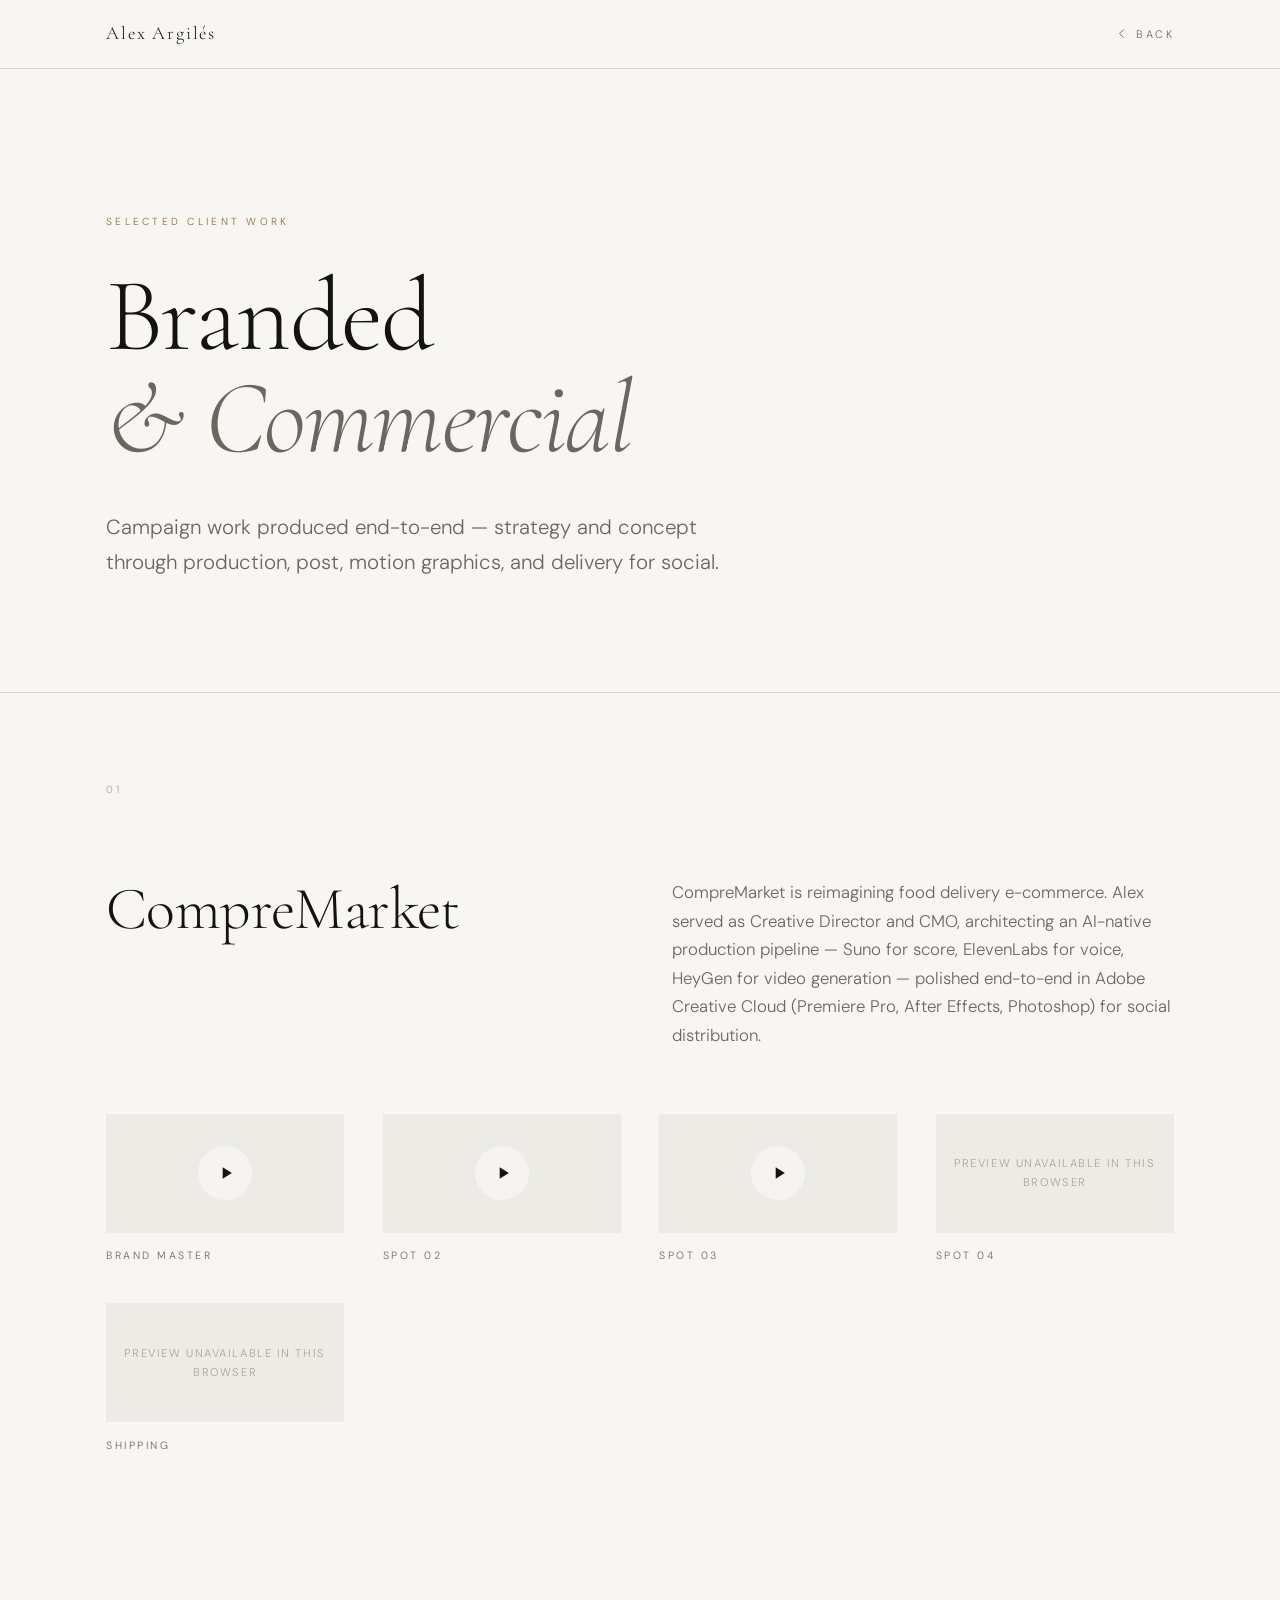
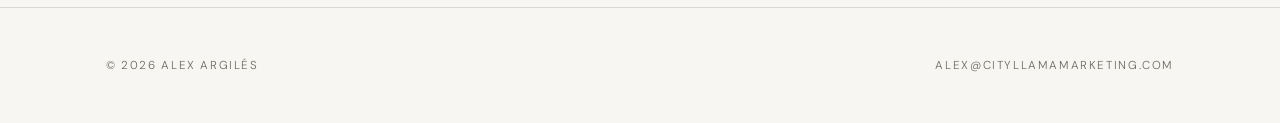
==== branded.html @ 6623ecff "Add password-gated /branded section for client work - Edge middleware gates /branded and /branded.ht" ====
<!DOCTYPE html>
<html lang="en">
<head>
  <meta charset="UTF-8" />
  <meta name="viewport" content="width=device-width, initial-scale=1.0" />
  <title>Branded &amp; Client Work — Alex Argilés</title>
  <meta name="description" content="Client and branded content produced by Alex Argilés." />
  <meta name="robots" content="noindex, nofollow" />

  <link rel="icon" type="image/png" href="/images/favicon.png" />
  <link rel="apple-touch-icon" href="/images/favicon.png" />

  <link rel="preconnect" href="https://fonts.googleapis.com" />
  <link rel="preconnect" href="https://fonts.gstatic.com" crossorigin />
  <link
    href="https://fonts.googleapis.com/css2?family=Cormorant+Garamond:ital,wght@0,300;0,400;0,500;1,300;1,400&family=DM+Sans:opsz,wght@9..40,300;9..40,400;9..40,500&display=swap"
    rel="stylesheet"
  />

  <link rel="stylesheet" href="/css/branded.css" />
</head>
<body>

  <!-- Fades out on load so the hand-off from the gate reads as one motion -->
  <div class="page-wipe" id="page-wipe" aria-hidden="true"></div>

  <header class="bheader">
    <div class="bcontainer bheader__inner">
      <a href="/" class="bheader__logo">Alex Argilés</a>
      <a href="/" class="bheader__back">
        <svg width="15" height="15" viewBox="0 0 24 24" fill="none" stroke="currentColor" stroke-width="1.5" stroke-linecap="round" stroke-linejoin="round" aria-hidden="true">
          <polyline points="15 18 9 12 15 6"/>
        </svg>
        Back
      </a>
    </div>
  </header>

  <main>

    <!-- ============================================================
         PAGE INTRO
    ============================================================ -->
    <section class="bintro">
      <div class="bcontainer">
        <p class="beyebrow">Selected Client Work</p>
        <h1 class="btitle">Branded<br /><em>&amp; Commercial</em></h1>
        <p class="blede">
          Campaign work produced end-to-end — strategy and concept through
          production, post, motion graphics, and delivery for social.
        </p>
      </div>
    </section>

    <!-- ============================================================
         CLIENT BLOCKS

         To add another client, copy one <section class="client">
         block and change the name, description, and .vid items.
         Nothing else needs to be touched — the layout, video
         behaviour, and reveal animation all bind by class.

         Give the first video in a block class "vid vid--lead" to
         run it full width; every other item sits in the grid.
    ============================================================ -->

    <!-- ---------- CompreMarket ---------- -->
    <section class="client" id="client-compremarket">
      <div class="bcontainer">

        <header class="client__head">
          <p class="client__index">01</p>
          <h2 class="client__name">CompreMarket</h2>
          <p class="client__desc">
            CompreMarket is reimagining food delivery e-commerce. Alex served as
            Creative Director and CMO, architecting an AI-native production
            pipeline — Suno for score, ElevenLabs for voice, HeyGen for video
            generation — polished end-to-end in Adobe Creative Cloud (Premiere
            Pro, After Effects, Photoshop) for social distribution.
          </p>
        </header>

        <ul class="client__grid" role="list">

          <li class="vid">
            <div class="vid__frame">
              <video
                class="vid__media"
                src="https://alexargiles-videos-portfolio.b-cdn.net/comprematket_master_05.mp4"
                muted loop playsinline preload="metadata"
              ></video>
              <button class="vid__play" type="button" aria-label="Play Brand Master">
                <svg width="20" height="20" viewBox="0 0 24 24" fill="currentColor" aria-hidden="true">
                  <path d="M8 5v14l11-7z"/>
                </svg>
              </button>
            </div>
            <p class="vid__label">Brand Master</p>
          </li>

          <li class="vid">
            <div class="vid__frame">
              <video
                class="vid__media"
                src="https://alexargiles-videos-portfolio.b-cdn.net/comprematket_spot_02.mp4"
                muted loop playsinline preload="metadata"
              ></video>
              <button class="vid__play" type="button" aria-label="Play Spot 02">
                <svg width="20" height="20" viewBox="0 0 24 24" fill="currentColor" aria-hidden="true">
                  <path d="M8 5v14l11-7z"/>
                </svg>
              </button>
            </div>
            <p class="vid__label">Spot 02</p>
          </li>

          <li class="vid">
            <div class="vid__frame">
              <video
                class="vid__media"
                src="https://alexargiles-videos-portfolio.b-cdn.net/comprematket_spot_03.mov.mov"
                muted loop playsinline preload="metadata"
              ></video>
              <button class="vid__play" type="button" aria-label="Play Spot 03">
                <svg width="20" height="20" viewBox="0 0 24 24" fill="currentColor" aria-hidden="true">
                  <path d="M8 5v14l11-7z"/>
                </svg>
              </button>
            </div>
            <p class="vid__label">Spot 03</p>
          </li>

          <li class="vid">
            <div class="vid__frame">
              <video
                class="vid__media"
                src="https://alexargiles-videos-portfolio.b-cdn.net/comprematket_spot_04.mp4"
                muted loop playsinline preload="metadata"
              ></video>
              <button class="vid__play" type="button" aria-label="Play Spot 04">
                <svg width="20" height="20" viewBox="0 0 24 24" fill="currentColor" aria-hidden="true">
                  <path d="M8 5v14l11-7z"/>
                </svg>
              </button>
            </div>
            <p class="vid__label">Spot 04</p>
          </li>

          <li class="vid">
            <div class="vid__frame">
              <video
                class="vid__media"
                src="https://alexargiles-videos-portfolio.b-cdn.net/comprematket_shipping_01.mov"
                muted loop playsinline preload="metadata"
              ></video>
              <button class="vid__play" type="button" aria-label="Play Shipping">
                <svg width="20" height="20" viewBox="0 0 24 24" fill="currentColor" aria-hidden="true">
                  <path d="M8 5v14l11-7z"/>
                </svg>
              </button>
            </div>
            <p class="vid__label">Shipping</p>
          </li>

        </ul>
      </div>
    </section>

  </main>

  <footer class="bfooter">
    <div class="bcontainer bfooter__inner">
      <p>&copy; <span id="footer-year">2026</span> Alex Argilés</p>
      <p><a href="mailto:alex@cityllamamarketing.com">alex@cityllamamarketing.com</a></p>
    </div>
  </footer>

  <script src="/js/branded.js"></script>
</body>
</html>
---- css/branded.css ----
/* ============================================================
   BRANDED / CLIENT WORK — light editorial layout
   Deliberately the inverse of the homepage: near-white ground,
   generous whitespace, type doing the work.
============================================================ */

:root {
  --b-bg:       #f7f6f3;
  --b-surface:  #ecebe6;
  --b-ink:      #14130f;
  --b-muted:    #6b675f;
  --b-faint:    #a8a49b;
  --b-rule:     rgba(20, 19, 15, 0.13);
  --b-accent:   #8a6d34;

  --b-serif: 'Cormorant Garamond', Georgia, serif;
  --b-sans:  'DM Sans', system-ui, -apple-system, sans-serif;

  --b-ease: cubic-bezier(0.16, 1, 0.3, 1);

  --b-pad: clamp(1.25rem, 5vw, 3.5rem);
}

*, *::before, *::after { box-sizing: border-box; margin: 0; padding: 0; }

html { -webkit-text-size-adjust: 100%; scroll-behavior: smooth; }

body {
  background: var(--b-bg);
  color: var(--b-ink);
  font-family: var(--b-sans);
  font-weight: 300;
  font-size: clamp(1rem, 0.96rem + 0.2vw, 1.05rem);
  line-height: 1.7;
  overflow-x: hidden;
  -webkit-font-smoothing: antialiased;
}

img, video { display: block; max-width: 100%; }

a { color: inherit; }

.bcontainer {
  width: 100%;
  max-width: 1180px;
  margin-inline: auto;
  padding-inline: var(--b-pad);
}

/* ------------------------------------------------------------
   ENTRY WIPE — matches the gate's hand-off panel
------------------------------------------------------------ */
.page-wipe {
  position: fixed;
  inset: 0;
  z-index: 90;
  background: var(--b-bg);
  pointer-events: none;
  opacity: 1;
  transition: opacity 0.7s var(--b-ease);
}

.page-wipe.is-clear { opacity: 0; }

/* ------------------------------------------------------------
   HEADER
------------------------------------------------------------ */
.bheader {
  position: sticky;
  top: 0;
  z-index: 50;
  background: rgba(247, 246, 243, 0.86);
  backdrop-filter: blur(12px);
  -webkit-backdrop-filter: blur(12px);
  border-bottom: 1px solid var(--b-rule);
}

.bheader__inner {
  display: flex;
  align-items: center;
  justify-content: space-between;
  min-height: 68px;
}

.bheader__logo {
  font-family: var(--b-serif);
  font-size: 1.15rem;
  letter-spacing: 0.1em;
  text-decoration: none;
}

.bheader__back {
  display: inline-flex;
  align-items: center;
  gap: 0.45rem;
  font-size: 0.68rem;
  letter-spacing: 0.22em;
  text-transform: uppercase;
  color: var(--b-muted);
  text-decoration: none;
  transition: color 0.3s var(--b-ease);
}

.bheader__back:hover { color: var(--b-ink); }
.bheader__back svg { transition: transform 0.3s var(--b-ease); }
.bheader__back:hover svg { transform: translateX(-3px); }

/* ------------------------------------------------------------
   INTRO
------------------------------------------------------------ */
.bintro {
  padding-top: clamp(4.5rem, 12vw, 9rem);
  padding-bottom: clamp(3.5rem, 9vw, 7rem);
}

.beyebrow {
  font-size: 0.64rem;
  letter-spacing: 0.32em;
  text-transform: uppercase;
  color: var(--b-accent);
  margin-bottom: clamp(1.5rem, 4vw, 2.25rem);
}

.btitle {
  font-family: var(--b-serif);
  font-weight: 300;
  font-size: clamp(3rem, 9vw, 6.5rem);
  line-height: 0.98;
  letter-spacing: -0.015em;
  margin-bottom: clamp(1.75rem, 4vw, 2.5rem);
}

.btitle em { font-style: italic; color: var(--b-muted); }

.blede {
  max-width: 46ch;
  font-size: clamp(1.05rem, 1rem + 0.35vw, 1.28rem);
  color: var(--b-muted);
}

/* ------------------------------------------------------------
   CLIENT BLOCK
------------------------------------------------------------ */
.client {
  padding-block: clamp(3rem, 7vw, 5.5rem);
  border-top: 1px solid var(--b-rule);
}

.client__head {
  display: grid;
  grid-template-columns: 1fr 1fr;
  gap: clamp(1.75rem, 5vw, 4rem);
  align-items: start;
  margin-bottom: clamp(2.5rem, 6vw, 4rem);
}

.client__index {
  grid-column: 1 / -1;
  font-size: 0.64rem;
  letter-spacing: 0.3em;
  color: var(--b-faint);
  margin-bottom: clamp(0.5rem, 2vw, 1rem);
}

.client__name {
  font-family: var(--b-serif);
  font-weight: 300;
  font-size: clamp(2.25rem, 5.5vw, 3.75rem);
  line-height: 1.05;
  letter-spacing: -0.01em;
}

.client__desc {
  color: var(--b-muted);
  max-width: 56ch;
}

/* ------------------------------------------------------------
   VIDEO GRID
   Items size to each video's own aspect ratio, so vertical
   social cuts and landscape masters can sit side by side.
------------------------------------------------------------ */
.client__grid {
  display: grid;
  grid-template-columns: repeat(auto-fill, minmax(215px, 1fr));
  gap: clamp(1.25rem, 3vw, 2.5rem);
  align-items: start;
  list-style: none;
}

.vid {
  opacity: 0;
  transform: translateY(18px);
  transition: opacity 0.8s var(--b-ease), transform 0.8s var(--b-ease);
}

.vid.is-in { opacity: 1; transform: none; }

/* Optional emphasis for a landscape hero cut. Not used by
   CompreMarket — every clip there is vertical, and spanning a
   portrait video across the grid makes it absurdly tall. */
.vid--lead { grid-column: span 2; }

.vid__frame {
  position: relative;
  background: var(--b-surface);
  overflow: hidden;
  cursor: pointer;
}

.vid__media {
  width: 100%;
  height: auto;
  transition: transform 0.9s var(--b-ease);
}

.vid__frame:hover .vid__media { transform: scale(1.02); }

/* Play affordance — hides once the clip is running with sound */
.vid__play {
  position: absolute;
  left: 50%;
  top: 50%;
  transform: translate(-50%, -50%);
  width: 54px;
  height: 54px;
  display: grid;
  place-items: center;
  border: 0;
  border-radius: 50%;
  background: rgba(247, 246, 243, 0.9);
  color: var(--b-ink);
  cursor: pointer;
  transition: opacity 0.4s var(--b-ease), transform 0.4s var(--b-ease);
}

.vid__play svg { margin-left: 2px; }

.vid__frame:hover .vid__play { transform: translate(-50%, -50%) scale(1.06); }

.vid__frame.is-playing .vid__play {
  opacity: 0;
  pointer-events: none;
}

.vid__label {
  margin-top: 0.9rem;
  font-size: 0.66rem;
  letter-spacing: 0.24em;
  text-transform: uppercase;
  color: var(--b-muted);
}

/* Fallback note shown only if a source fails to decode */
.vid__frame.is-unsupported::after {
  content: 'Preview unavailable in this browser';
  position: absolute;
  inset: 0;
  display: grid;
  place-items: center;
  padding: 1rem;
  text-align: center;
  background: var(--b-surface);
  color: var(--b-faint);
  font-size: 0.7rem;
  letter-spacing: 0.14em;
  text-transform: uppercase;
}

/* ------------------------------------------------------------
   FOOTER
------------------------------------------------------------ */
.bfooter {
  border-top: 1px solid var(--b-rule);
  padding-block: clamp(2rem, 5vw, 3rem);
  margin-top: clamp(2rem, 6vw, 4rem);
}

.bfooter__inner {
  display: flex;
  align-items: center;
  justify-content: space-between;
  gap: 1rem;
  flex-wrap: wrap;
  font-size: 0.72rem;
  letter-spacing: 0.14em;
  text-transform: uppercase;
  color: var(--b-muted);
}

.bfooter a { text-decoration: none; transition: color 0.3s var(--b-ease); }
.bfooter a:hover { color: var(--b-ink); }

/* ------------------------------------------------------------
   RESPONSIVE
------------------------------------------------------------ */
@media (max-width: 780px) {
  .client__head { grid-template-columns: 1fr; gap: 1.25rem; }
}

/* Two columns on phones — a single full-width portrait clip
   would run ~700px tall. */
@media (max-width: 560px) {
  .client__grid {
    grid-template-columns: repeat(2, 1fr);
    gap: 1rem;
  }
  .vid--lead { grid-column: span 2; }
  .vid__label { font-size: 0.6rem; letter-spacing: 0.18em; }
}

@media (prefers-reduced-motion: reduce) {
  .vid { opacity: 1; transform: none; transition: none; }
  .vid__media { transition: none; }
  .page-wipe { transition: none; opacity: 0; }
}
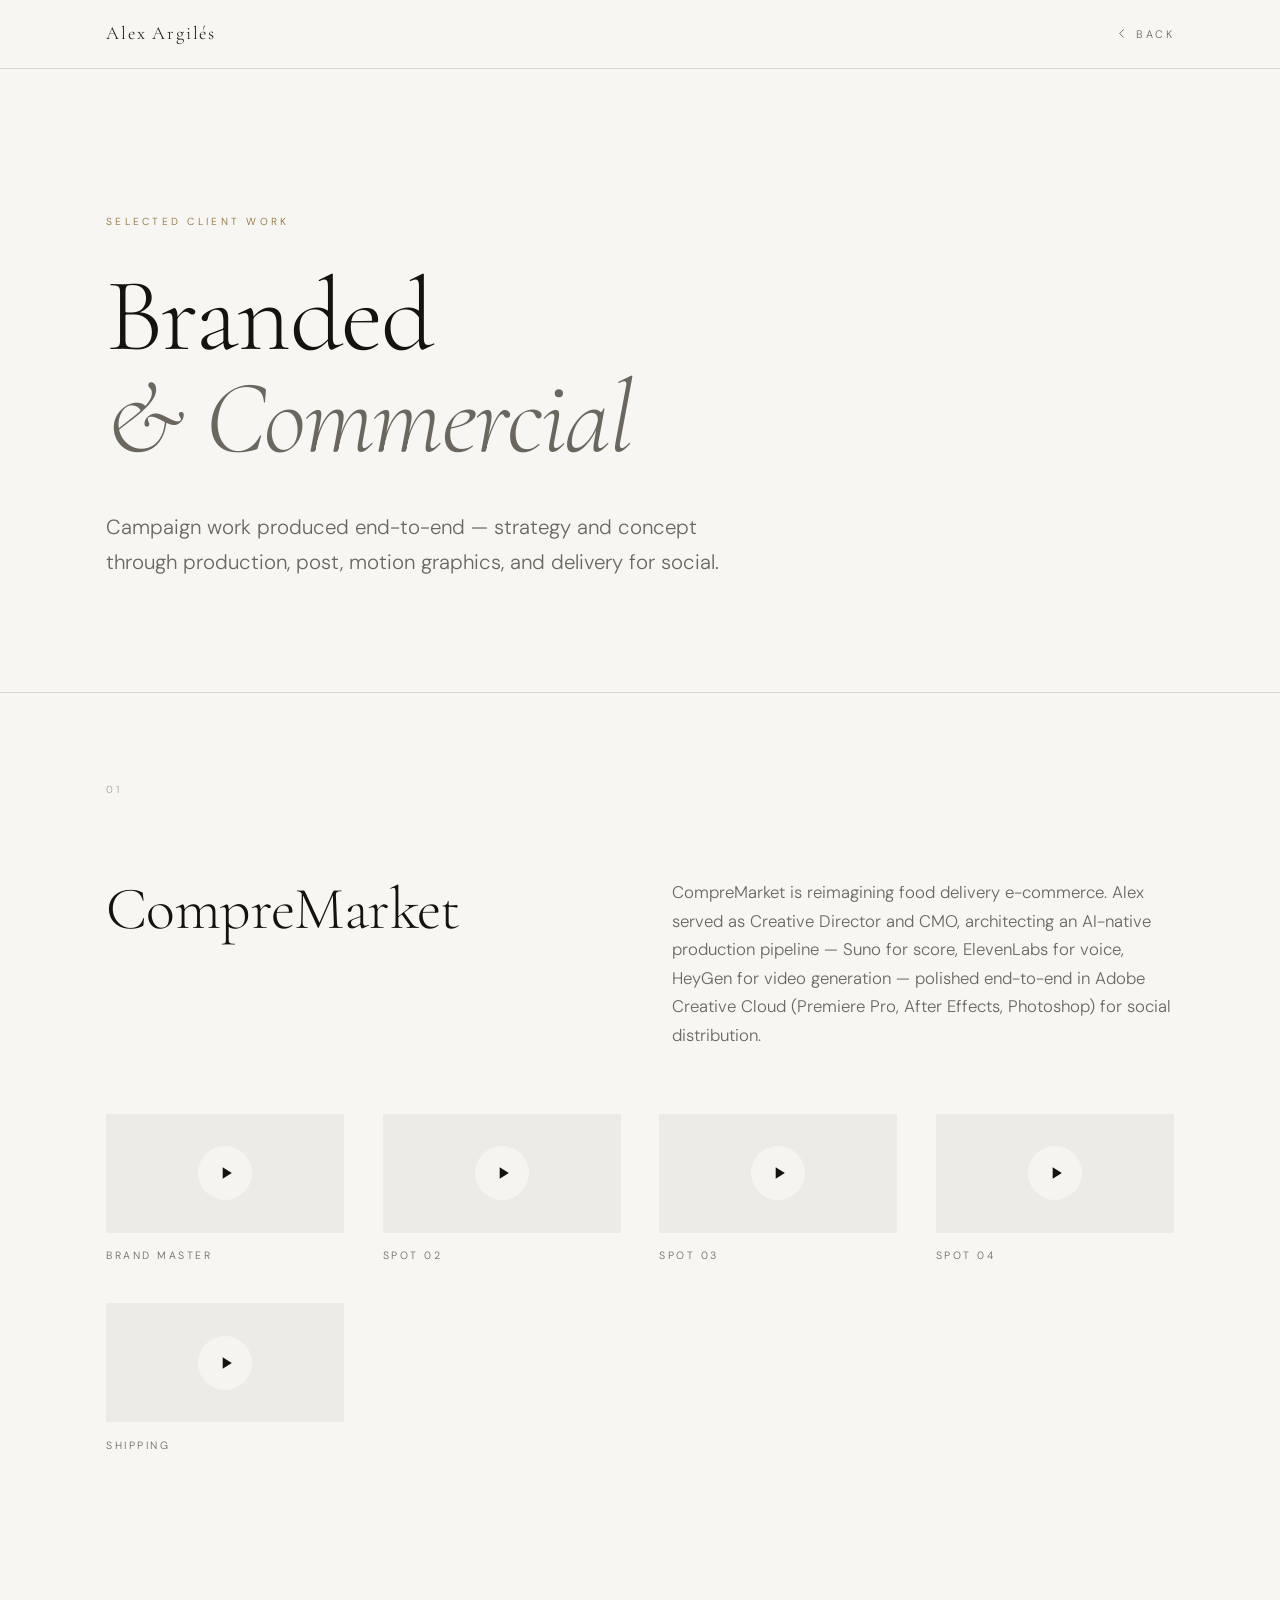
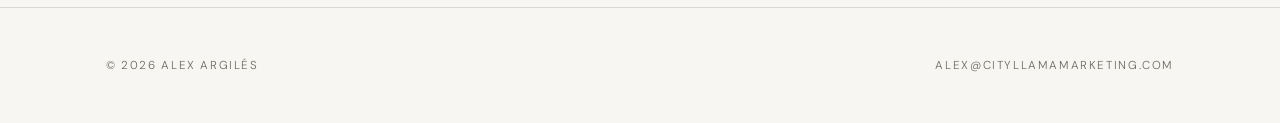
==== commit 307db2d7: "Point CompreMarket clips at BRANDED_COMPREMARKET folder All five re-exported as .mp4, so the QuickTi" ====
--- a/branded.html
+++ b/branded.html
@@ -86,7 +86,7 @@
             <div class="vid__frame">
               <video
                 class="vid__media"
-                src="https://alexargiles-videos-portfolio.b-cdn.net/comprematket_master_05.mp4"
+                src="https://alexargiles-videos-portfolio.b-cdn.net/BRANDED_COMPREMARKET/comprematket_master_05.mp4"
                 muted loop playsinline preload="metadata"
               ></video>
               <button class="vid__play" type="button" aria-label="Play Brand Master">
@@ -102,7 +102,7 @@
             <div class="vid__frame">
               <video
                 class="vid__media"
-                src="https://alexargiles-videos-portfolio.b-cdn.net/comprematket_spot_02.mp4"
+                src="https://alexargiles-videos-portfolio.b-cdn.net/BRANDED_COMPREMARKET/comprematket_spot_02.mp4"
                 muted loop playsinline preload="metadata"
               ></video>
               <button class="vid__play" type="button" aria-label="Play Spot 02">
@@ -118,7 +118,7 @@
             <div class="vid__frame">
               <video
                 class="vid__media"
-                src="https://alexargiles-videos-portfolio.b-cdn.net/comprematket_spot_03.mov.mov"
+                src="https://alexargiles-videos-portfolio.b-cdn.net/BRANDED_COMPREMARKET/comprematket_spot_03.mp4"
                 muted loop playsinline preload="metadata"
               ></video>
               <button class="vid__play" type="button" aria-label="Play Spot 03">
@@ -134,7 +134,7 @@
             <div class="vid__frame">
               <video
                 class="vid__media"
-                src="https://alexargiles-videos-portfolio.b-cdn.net/comprematket_spot_04.mp4"
+                src="https://alexargiles-videos-portfolio.b-cdn.net/BRANDED_COMPREMARKET/comprematket_spot_04.mp4"
                 muted loop playsinline preload="metadata"
               ></video>
               <button class="vid__play" type="button" aria-label="Play Spot 04">
@@ -150,7 +150,7 @@
             <div class="vid__frame">
               <video
                 class="vid__media"
-                src="https://alexargiles-videos-portfolio.b-cdn.net/comprematket_shipping_01.mov"
+                src="https://alexargiles-videos-portfolio.b-cdn.net/BRANDED_COMPREMARKET/comprematket_shipping_01.mp4"
                 muted loop playsinline preload="metadata"
               ></video>
               <button class="vid__play" type="button" aria-label="Play Shipping">
--- a/css/branded.css
+++ b/css/branded.css
@@ -251,22 +251,6 @@
   color: var(--b-muted);
 }
 
-/* Fallback note shown only if a source fails to decode */
-.vid__frame.is-unsupported::after {
-  content: 'Preview unavailable in this browser';
-  position: absolute;
-  inset: 0;
-  display: grid;
-  place-items: center;
-  padding: 1rem;
-  text-align: center;
-  background: var(--b-surface);
-  color: var(--b-faint);
-  font-size: 0.7rem;
-  letter-spacing: 0.14em;
-  text-transform: uppercase;
-}
-
 /* ------------------------------------------------------------
    FOOTER
 ------------------------------------------------------------ */
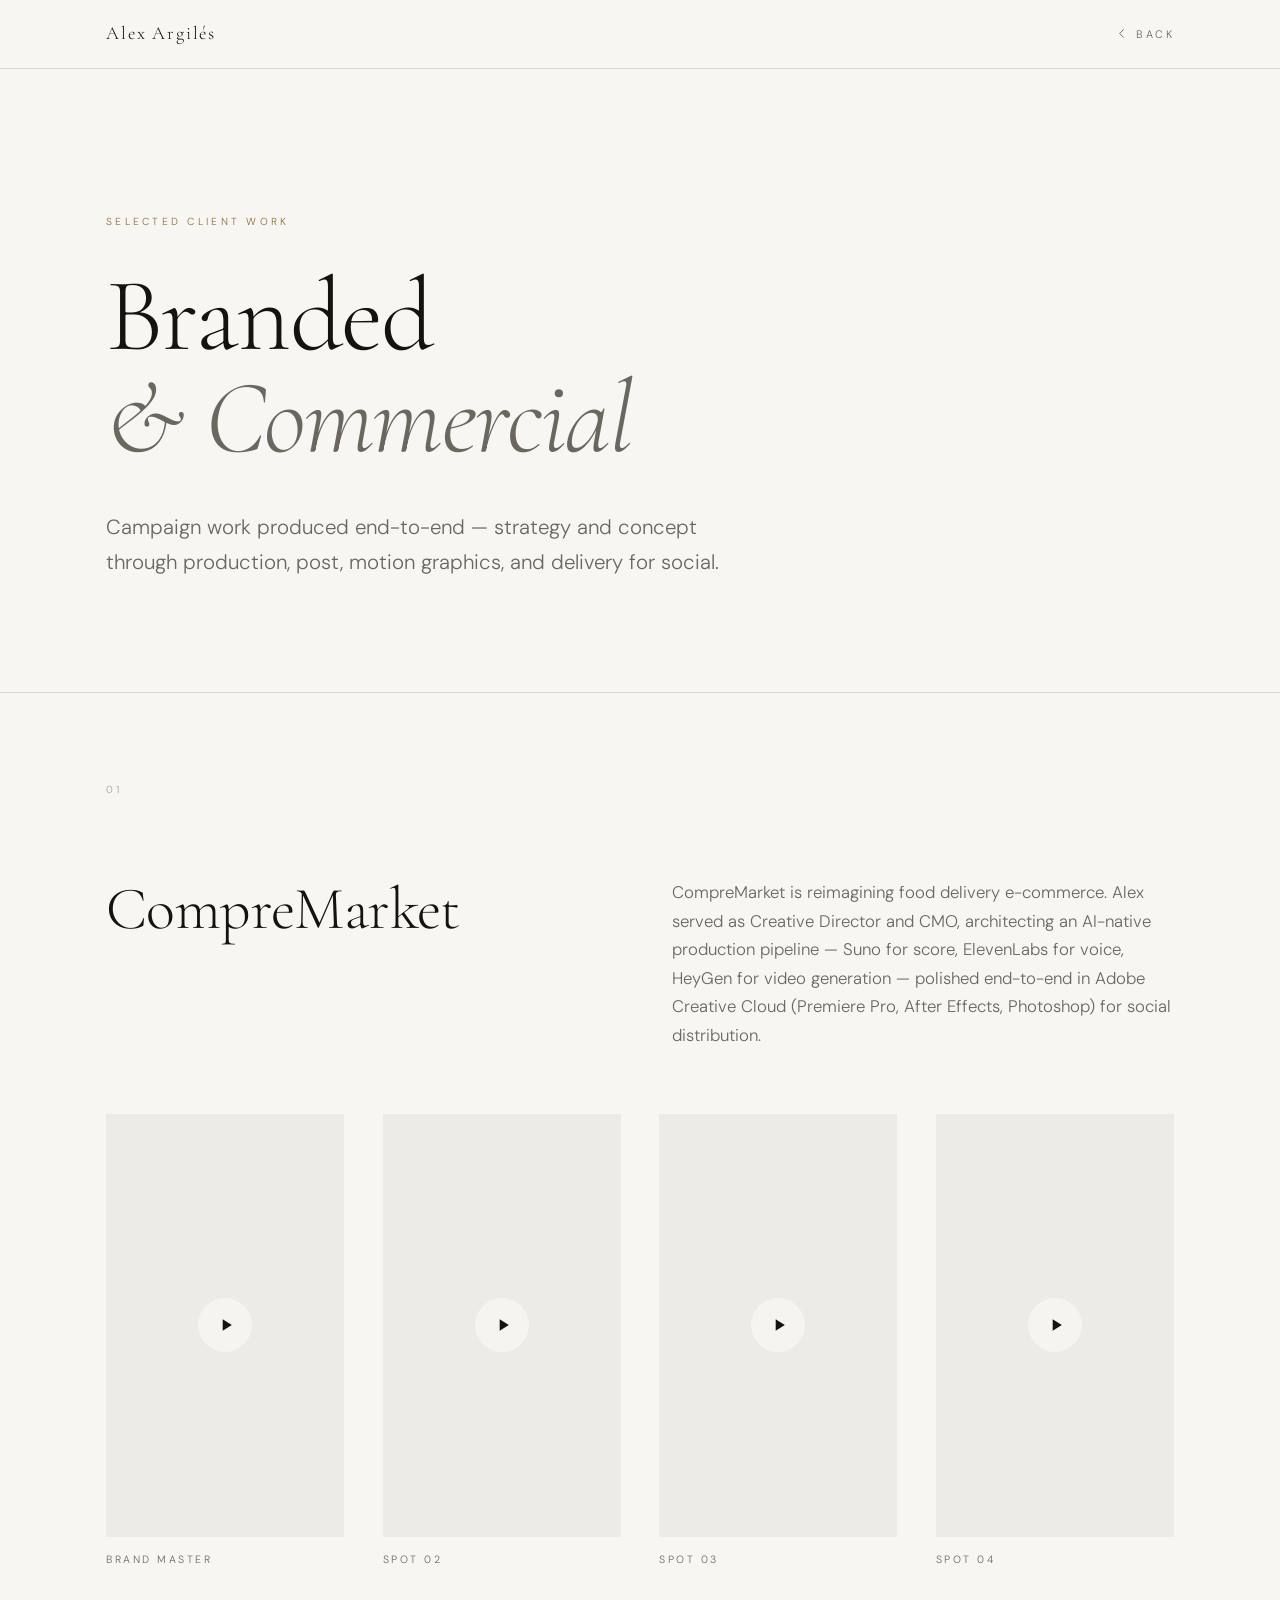
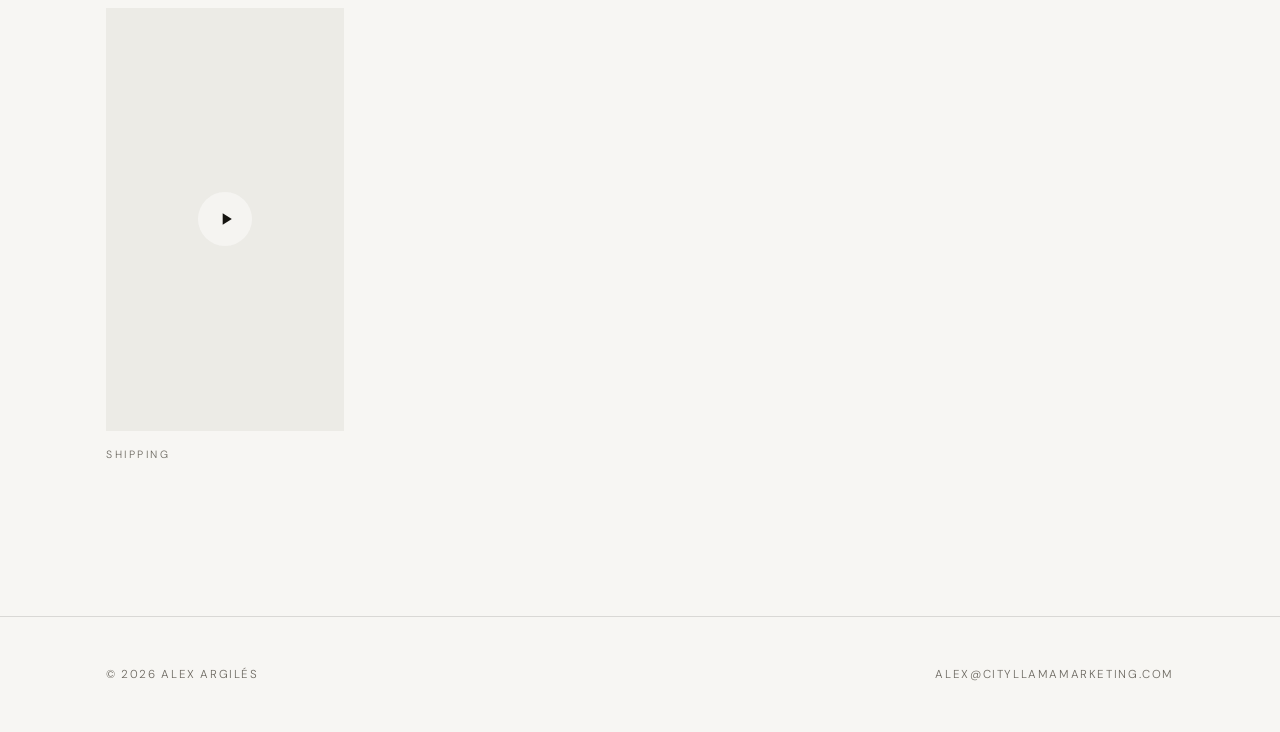
==== commit c6dad651: "Fix Brand Master card sizing + poster frames on /branded - Force every CompreMarket card to the same" ====
--- a/branded.html
+++ b/branded.html
@@ -87,7 +87,7 @@
               <video
                 class="vid__media"
                 src="https://alexargiles-videos-portfolio.b-cdn.net/BRANDED_COMPREMARKET/comprematket_master_05.mp4"
-                muted loop playsinline preload="metadata"
+                muted loop playsinline preload="metadata" data-poster-time="2"
               ></video>
               <button class="vid__play" type="button" aria-label="Play Brand Master">
                 <svg width="20" height="20" viewBox="0 0 24 24" fill="currentColor" aria-hidden="true">
@@ -119,7 +119,7 @@
               <video
                 class="vid__media"
                 src="https://alexargiles-videos-portfolio.b-cdn.net/BRANDED_COMPREMARKET/comprematket_spot_03.mp4"
-                muted loop playsinline preload="metadata"
+                muted loop playsinline preload="metadata" data-poster-time="4.5"
               ></video>
               <button class="vid__play" type="button" aria-label="Play Spot 03">
                 <svg width="20" height="20" viewBox="0 0 24 24" fill="currentColor" aria-hidden="true">
@@ -135,7 +135,7 @@
               <video
                 class="vid__media"
                 src="https://alexargiles-videos-portfolio.b-cdn.net/BRANDED_COMPREMARKET/comprematket_spot_04.mp4"
-                muted loop playsinline preload="metadata"
+                muted loop playsinline preload="metadata" data-poster-time="3.6"
               ></video>
               <button class="vid__play" type="button" aria-label="Play Spot 04">
                 <svg width="20" height="20" viewBox="0 0 24 24" fill="currentColor" aria-hidden="true">
--- a/css/branded.css
+++ b/css/branded.css
@@ -177,8 +177,9 @@
 
 /* ------------------------------------------------------------
    VIDEO GRID
-   Items size to each video's own aspect ratio, so vertical
-   social cuts and landscape masters can sit side by side.
+   Every card is forced to the same 9:16 frame regardless of a
+   given clip's native resolution, so the row reads as one set
+   rather than a jumble of mismatched aspect ratios.
 ------------------------------------------------------------ */
 .client__grid {
   display: grid;
@@ -203,14 +204,18 @@
 
 .vid__frame {
   position: relative;
+  aspect-ratio: 9 / 16;
   background: var(--b-surface);
   overflow: hidden;
   cursor: pointer;
 }
 
 .vid__media {
+  position: absolute;
+  inset: 0;
   width: 100%;
-  height: auto;
+  height: 100%;
+  object-fit: cover;
   transition: transform 0.9s var(--b-ease);
 }
 
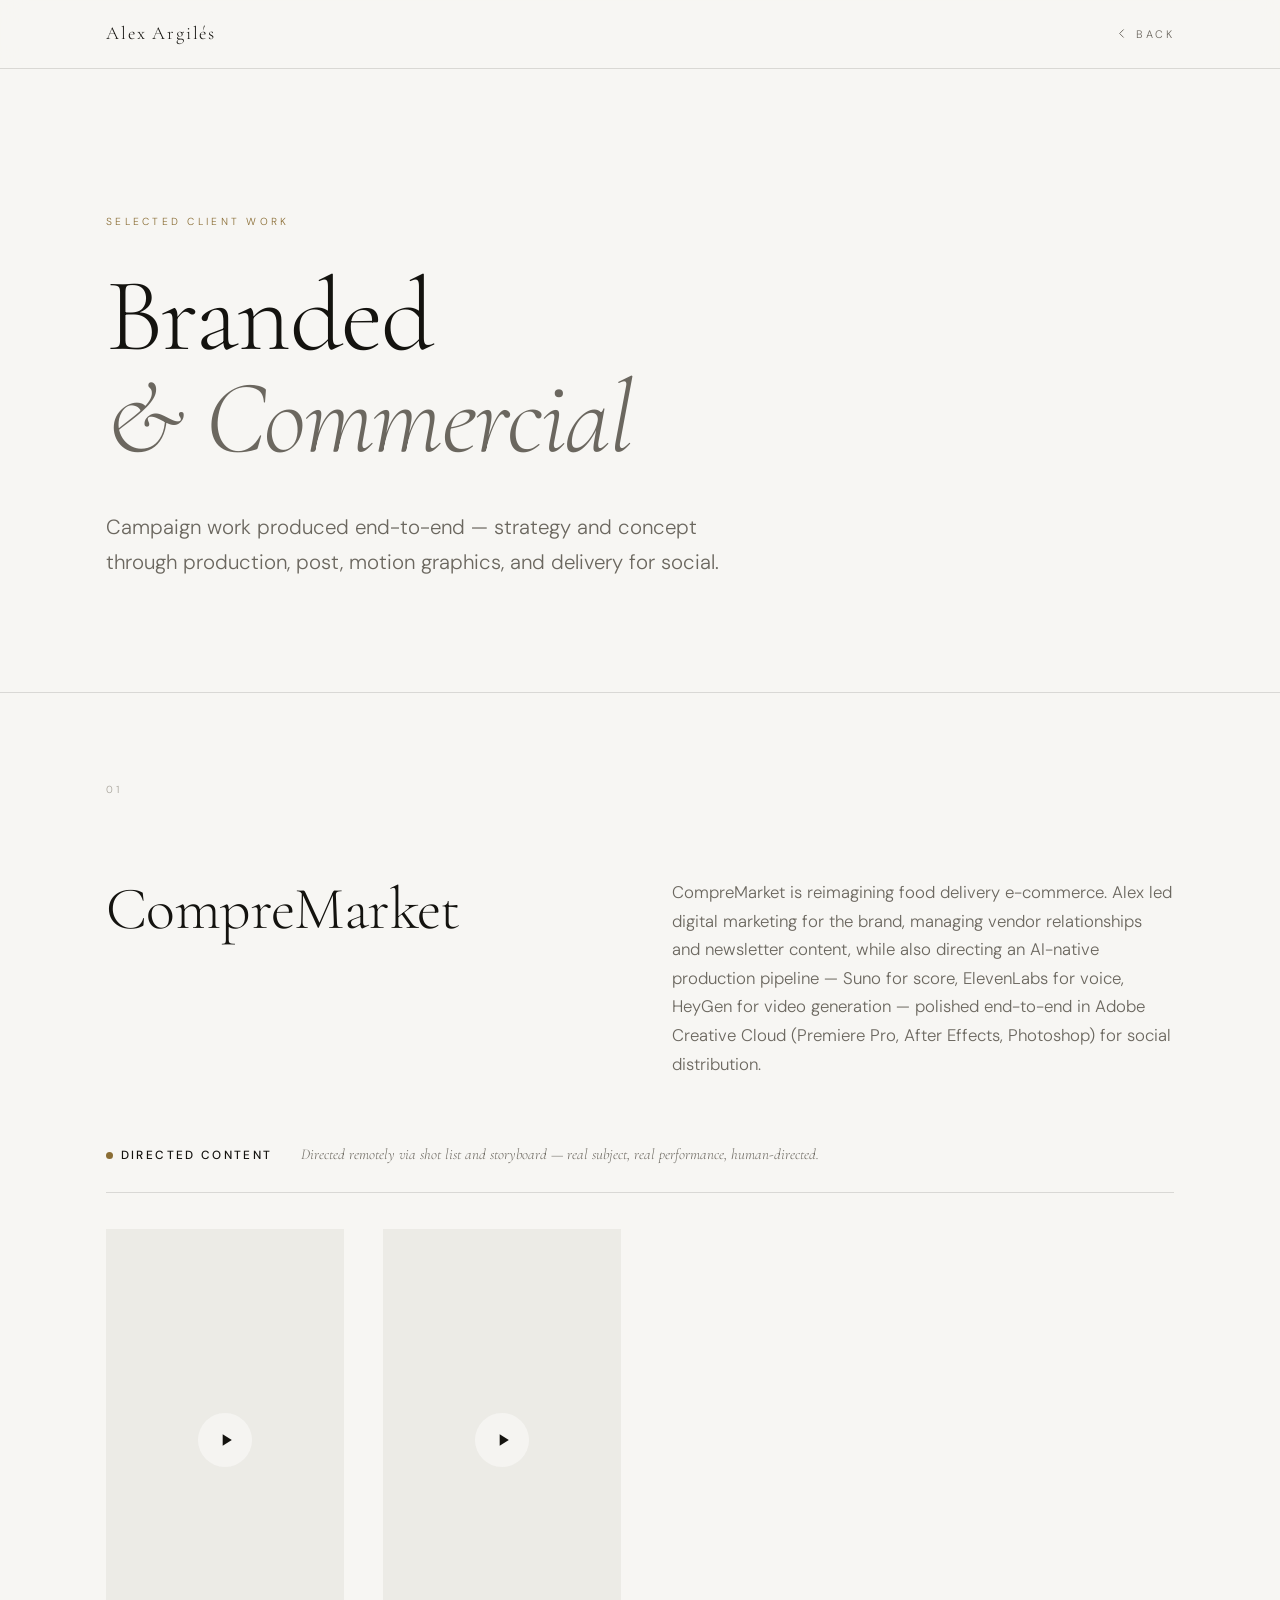
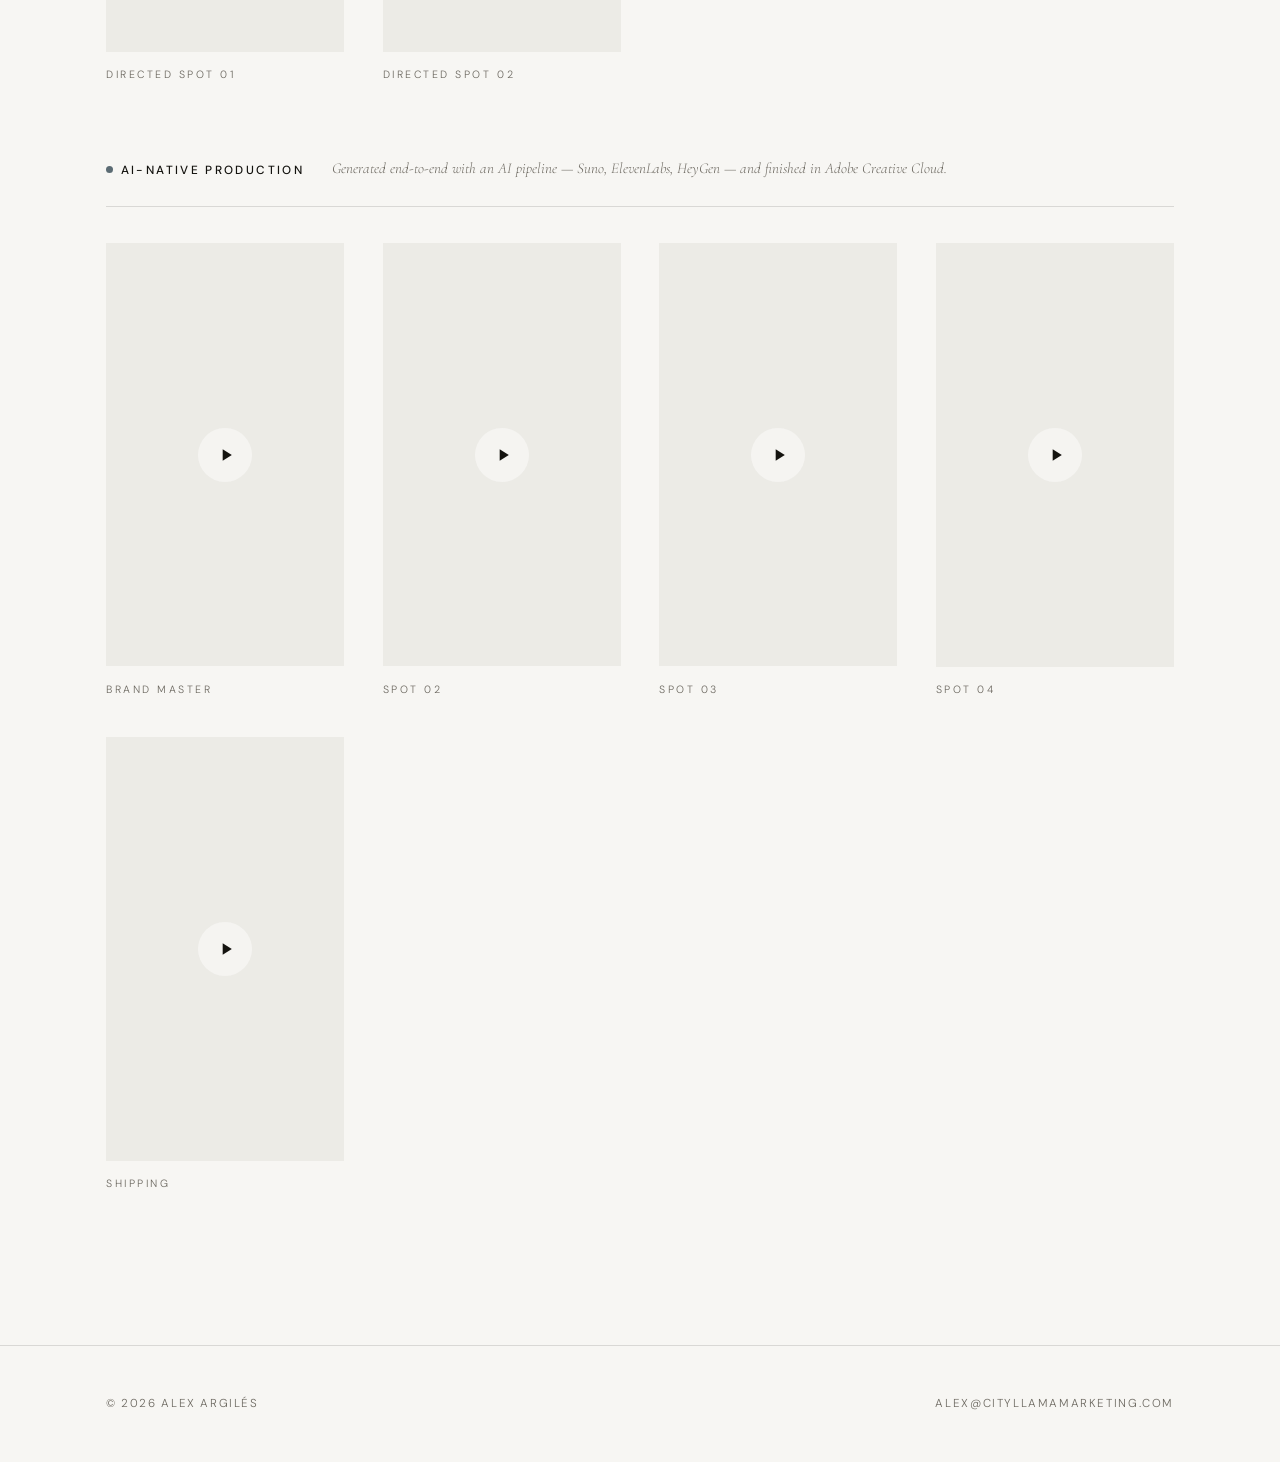
==== commit 5d25ed4c: "CompreMarket: correct role description, split Directed vs AI-Native - Intro paragraph no longer clai" ====
--- a/branded.html
+++ b/branded.html
@@ -62,6 +62,12 @@
 
          Give the first video in a block class "vid vid--lead" to
          run it full width; every other item sits in the grid.
+
+         Within a client, group clips with <div class="client__group">
+         when the production method differs (e.g. human-directed vs.
+         AI-generated) — the group label + caption make the distinction
+         explicit rather than letting different-origin clips blend into
+         one grid.
     ============================================================ -->
 
     <!-- ---------- CompreMarket ---------- -->
@@ -72,97 +78,157 @@
           <p class="client__index">01</p>
           <h2 class="client__name">CompreMarket</h2>
           <p class="client__desc">
-            CompreMarket is reimagining food delivery e-commerce. Alex served as
-            Creative Director and CMO, architecting an AI-native production
-            pipeline — Suno for score, ElevenLabs for voice, HeyGen for video
-            generation — polished end-to-end in Adobe Creative Cloud (Premiere
-            Pro, After Effects, Photoshop) for social distribution.
+            CompreMarket is reimagining food delivery e-commerce. Alex led
+            digital marketing for the brand, managing vendor relationships
+            and newsletter content, while also directing an AI-native
+            production pipeline — Suno for score, ElevenLabs for voice,
+            HeyGen for video generation — polished end-to-end in Adobe
+            Creative Cloud (Premiere Pro, After Effects, Photoshop) for
+            social distribution.
           </p>
         </header>
 
-        <ul class="client__grid" role="list">
-
-          <li class="vid">
-            <div class="vid__frame">
-              <video
-                class="vid__media"
-                src="https://alexargiles-videos-portfolio.b-cdn.net/BRANDED_COMPREMARKET/comprematket_master_05.mp4"
-                muted loop playsinline preload="metadata" data-poster-time="2"
-              ></video>
-              <button class="vid__play" type="button" aria-label="Play Brand Master">
-                <svg width="20" height="20" viewBox="0 0 24 24" fill="currentColor" aria-hidden="true">
-                  <path d="M8 5v14l11-7z"/>
-                </svg>
-              </button>
-            </div>
-            <p class="vid__label">Brand Master</p>
-          </li>
-
-          <li class="vid">
-            <div class="vid__frame">
-              <video
-                class="vid__media"
-                src="https://alexargiles-videos-portfolio.b-cdn.net/BRANDED_COMPREMARKET/comprematket_spot_02.mp4"
-                muted loop playsinline preload="metadata"
-              ></video>
-              <button class="vid__play" type="button" aria-label="Play Spot 02">
-                <svg width="20" height="20" viewBox="0 0 24 24" fill="currentColor" aria-hidden="true">
-                  <path d="M8 5v14l11-7z"/>
-                </svg>
-              </button>
-            </div>
-            <p class="vid__label">Spot 02</p>
-          </li>
-
-          <li class="vid">
-            <div class="vid__frame">
-              <video
-                class="vid__media"
-                src="https://alexargiles-videos-portfolio.b-cdn.net/BRANDED_COMPREMARKET/comprematket_spot_03.mp4"
-                muted loop playsinline preload="metadata" data-poster-time="4.5"
-              ></video>
-              <button class="vid__play" type="button" aria-label="Play Spot 03">
-                <svg width="20" height="20" viewBox="0 0 24 24" fill="currentColor" aria-hidden="true">
-                  <path d="M8 5v14l11-7z"/>
-                </svg>
-              </button>
-            </div>
-            <p class="vid__label">Spot 03</p>
-          </li>
-
-          <li class="vid">
-            <div class="vid__frame">
-              <video
-                class="vid__media"
-                src="https://alexargiles-videos-portfolio.b-cdn.net/BRANDED_COMPREMARKET/comprematket_spot_04.mp4"
-                muted loop playsinline preload="metadata" data-poster-time="3.6"
-              ></video>
-              <button class="vid__play" type="button" aria-label="Play Spot 04">
-                <svg width="20" height="20" viewBox="0 0 24 24" fill="currentColor" aria-hidden="true">
-                  <path d="M8 5v14l11-7z"/>
-                </svg>
-              </button>
-            </div>
-            <p class="vid__label">Spot 04</p>
-          </li>
-
-          <li class="vid">
-            <div class="vid__frame">
-              <video
-                class="vid__media"
-                src="https://alexargiles-videos-portfolio.b-cdn.net/BRANDED_COMPREMARKET/comprematket_shipping_01.mp4"
-                muted loop playsinline preload="metadata"
-              ></video>
-              <button class="vid__play" type="button" aria-label="Play Shipping">
-                <svg width="20" height="20" viewBox="0 0 24 24" fill="currentColor" aria-hidden="true">
-                  <path d="M8 5v14l11-7z"/>
-                </svg>
-              </button>
-            </div>
-            <p class="vid__label">Shipping</p>
-          </li>
-
-        </ul>
+        <!-- ---------- Group: Directed Content ---------- -->
+        <div class="client__group client__group--directed">
+          <div class="client__group-head">
+            <h3 class="client__group-label">Directed Content</h3>
+            <p class="client__group-caption">
+              Directed remotely via shot list and storyboard — real subject,
+              real performance, human-directed.
+            </p>
+          </div>
+
+          <ul class="client__grid" role="list">
+
+            <li class="vid">
+              <div class="vid__frame">
+                <video
+                  class="vid__media"
+                  src="https://alexargiles-videos-portfolio.b-cdn.net/BRANDED_COMPREMARKET/CC_CM_SPOT_01.mp4"
+                  muted loop playsinline preload="metadata" data-poster-time="4.5"
+                ></video>
+                <button class="vid__play" type="button" aria-label="Play Directed Spot 01">
+                  <svg width="20" height="20" viewBox="0 0 24 24" fill="currentColor" aria-hidden="true">
+                    <path d="M8 5v14l11-7z"/>
+                  </svg>
+                </button>
+              </div>
+              <p class="vid__label">Directed Spot 01</p>
+            </li>
+
+            <li class="vid">
+              <div class="vid__frame">
+                <video
+                  class="vid__media"
+                  src="https://alexargiles-videos-portfolio.b-cdn.net/BRANDED_COMPREMARKET/CC_CM_SPOT_02.mp4"
+                  muted loop playsinline preload="metadata" data-poster-time="4"
+                ></video>
+                <button class="vid__play" type="button" aria-label="Play Directed Spot 02">
+                  <svg width="20" height="20" viewBox="0 0 24 24" fill="currentColor" aria-hidden="true">
+                    <path d="M8 5v14l11-7z"/>
+                  </svg>
+                </button>
+              </div>
+              <p class="vid__label">Directed Spot 02</p>
+            </li>
+
+          </ul>
+        </div>
+
+        <!-- ---------- Group: AI-Native Production ---------- -->
+        <div class="client__group client__group--ai">
+          <div class="client__group-head">
+            <h3 class="client__group-label">AI-Native Production</h3>
+            <p class="client__group-caption">
+              Generated end-to-end with an AI pipeline — Suno, ElevenLabs,
+              HeyGen — and finished in Adobe Creative Cloud.
+            </p>
+          </div>
+
+          <ul class="client__grid" role="list">
+
+            <li class="vid">
+              <div class="vid__frame">
+                <video
+                  class="vid__media"
+                  src="https://alexargiles-videos-portfolio.b-cdn.net/BRANDED_COMPREMARKET/comprematket_master_05.mp4"
+                  muted loop playsinline preload="metadata" data-poster-time="2"
+                ></video>
+                <button class="vid__play" type="button" aria-label="Play Brand Master">
+                  <svg width="20" height="20" viewBox="0 0 24 24" fill="currentColor" aria-hidden="true">
+                    <path d="M8 5v14l11-7z"/>
+                  </svg>
+                </button>
+              </div>
+              <p class="vid__label">Brand Master</p>
+            </li>
+
+            <li class="vid">
+              <div class="vid__frame">
+                <video
+                  class="vid__media"
+                  src="https://alexargiles-videos-portfolio.b-cdn.net/BRANDED_COMPREMARKET/comprematket_spot_02.mp4"
+                  muted loop playsinline preload="metadata"
+                ></video>
+                <button class="vid__play" type="button" aria-label="Play Spot 02">
+                  <svg width="20" height="20" viewBox="0 0 24 24" fill="currentColor" aria-hidden="true">
+                    <path d="M8 5v14l11-7z"/>
+                  </svg>
+                </button>
+              </div>
+              <p class="vid__label">Spot 02</p>
+            </li>
+
+            <li class="vid">
+              <div class="vid__frame">
+                <video
+                  class="vid__media"
+                  src="https://alexargiles-videos-portfolio.b-cdn.net/BRANDED_COMPREMARKET/comprematket_spot_03.mp4"
+                  muted loop playsinline preload="metadata" data-poster-time="4.5"
+                ></video>
+                <button class="vid__play" type="button" aria-label="Play Spot 03">
+                  <svg width="20" height="20" viewBox="0 0 24 24" fill="currentColor" aria-hidden="true">
+                    <path d="M8 5v14l11-7z"/>
+                  </svg>
+                </button>
+              </div>
+              <p class="vid__label">Spot 03</p>
+            </li>
+
+            <li class="vid">
+              <div class="vid__frame">
+                <video
+                  class="vid__media"
+                  src="https://alexargiles-videos-portfolio.b-cdn.net/BRANDED_COMPREMARKET/comprematket_spot_04.mp4"
+                  muted loop playsinline preload="metadata" data-poster-time="3.6"
+                ></video>
+                <button class="vid__play" type="button" aria-label="Play Spot 04">
+                  <svg width="20" height="20" viewBox="0 0 24 24" fill="currentColor" aria-hidden="true">
+                    <path d="M8 5v14l11-7z"/>
+                  </svg>
+                </button>
+              </div>
+              <p class="vid__label">Spot 04</p>
+            </li>
+
+            <li class="vid">
+              <div class="vid__frame">
+                <video
+                  class="vid__media"
+                  src="https://alexargiles-videos-portfolio.b-cdn.net/BRANDED_COMPREMARKET/comprematket_shipping_01.mp4"
+                  muted loop playsinline preload="metadata"
+                ></video>
+                <button class="vid__play" type="button" aria-label="Play Shipping">
+                  <svg width="20" height="20" viewBox="0 0 24 24" fill="currentColor" aria-hidden="true">
+                    <path d="M8 5v14l11-7z"/>
+                  </svg>
+                </button>
+              </div>
+              <p class="vid__label">Shipping</p>
+            </li>
+
+          </ul>
+        </div>
       </div>
     </section>
 
--- a/css/branded.css
+++ b/css/branded.css
@@ -173,6 +173,58 @@
 .client__desc {
   color: var(--b-muted);
   max-width: 56ch;
+}
+
+/* ------------------------------------------------------------
+   CLIENT GROUP — splits a client's clips by production method
+   (e.g. human-directed vs. AI-generated) so the two never blend
+   into one undifferentiated grid. A coloured marker dot on the
+   label gives a second, non-text cue beyond the caption copy.
+------------------------------------------------------------ */
+.client__group { margin-top: clamp(2.75rem, 7vw, 4.5rem); }
+.client__group:first-of-type { margin-top: 0; }
+
+.client__group-head {
+  display: flex;
+  align-items: baseline;
+  flex-wrap: wrap;
+  column-gap: clamp(1rem, 3vw, 1.75rem);
+  row-gap: 0.5rem;
+  padding-bottom: clamp(1rem, 3vw, 1.5rem);
+  margin-bottom: clamp(1.5rem, 4vw, 2.25rem);
+  border-bottom: 1px solid var(--b-rule);
+}
+
+.client__group-label {
+  display: flex;
+  align-items: center;
+  font-family: var(--b-sans);
+  font-weight: 500;
+  font-size: 0.74rem;
+  letter-spacing: 0.2em;
+  text-transform: uppercase;
+  color: var(--b-ink);
+  white-space: nowrap;
+}
+
+.client__group-label::before {
+  content: '';
+  width: 7px;
+  height: 7px;
+  margin-right: 0.65em;
+  border-radius: 50%;
+  background: var(--b-faint);
+  flex-shrink: 0;
+}
+
+.client__group--directed .client__group-label::before { background: var(--b-accent); }
+.client__group--ai .client__group-label::before { background: #5b6b73; }
+
+.client__group-caption {
+  font-family: var(--b-serif);
+  font-style: italic;
+  font-size: 0.94rem;
+  color: var(--b-muted);
 }
 
 /* ------------------------------------------------------------
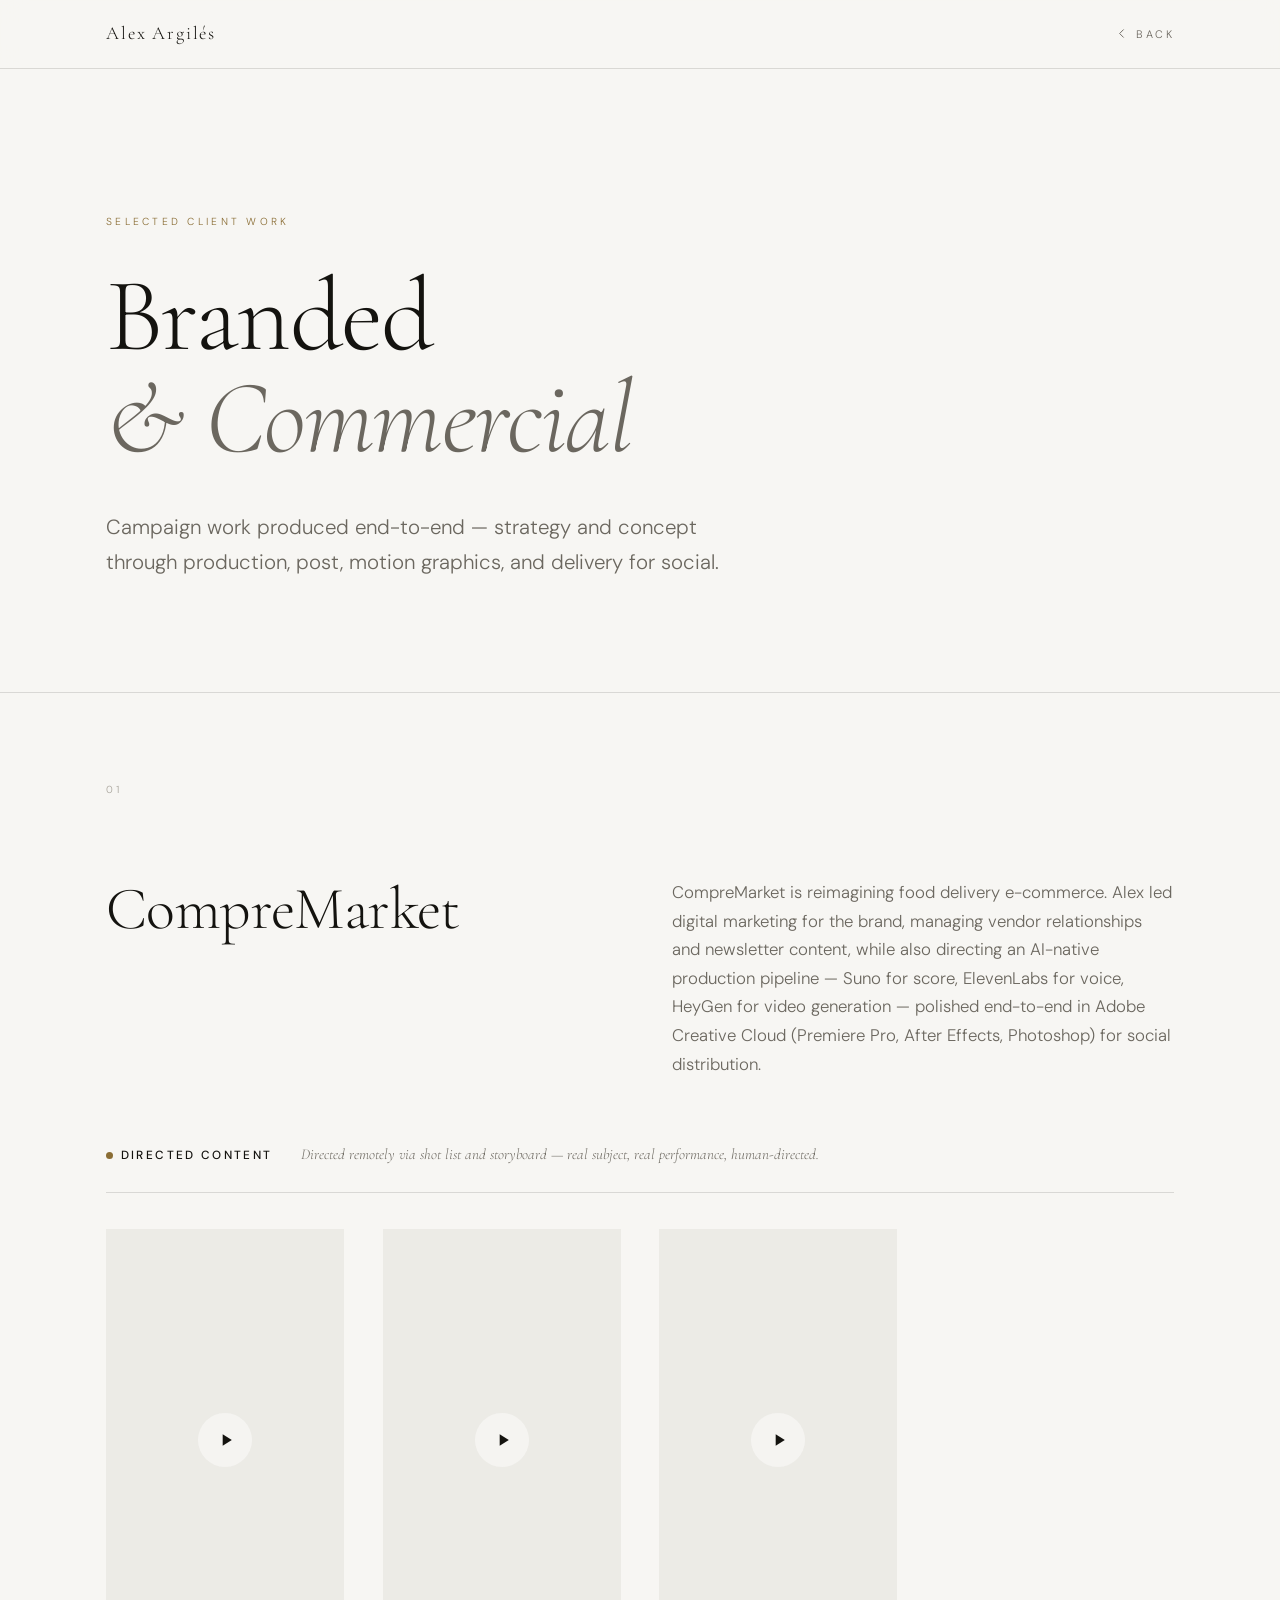
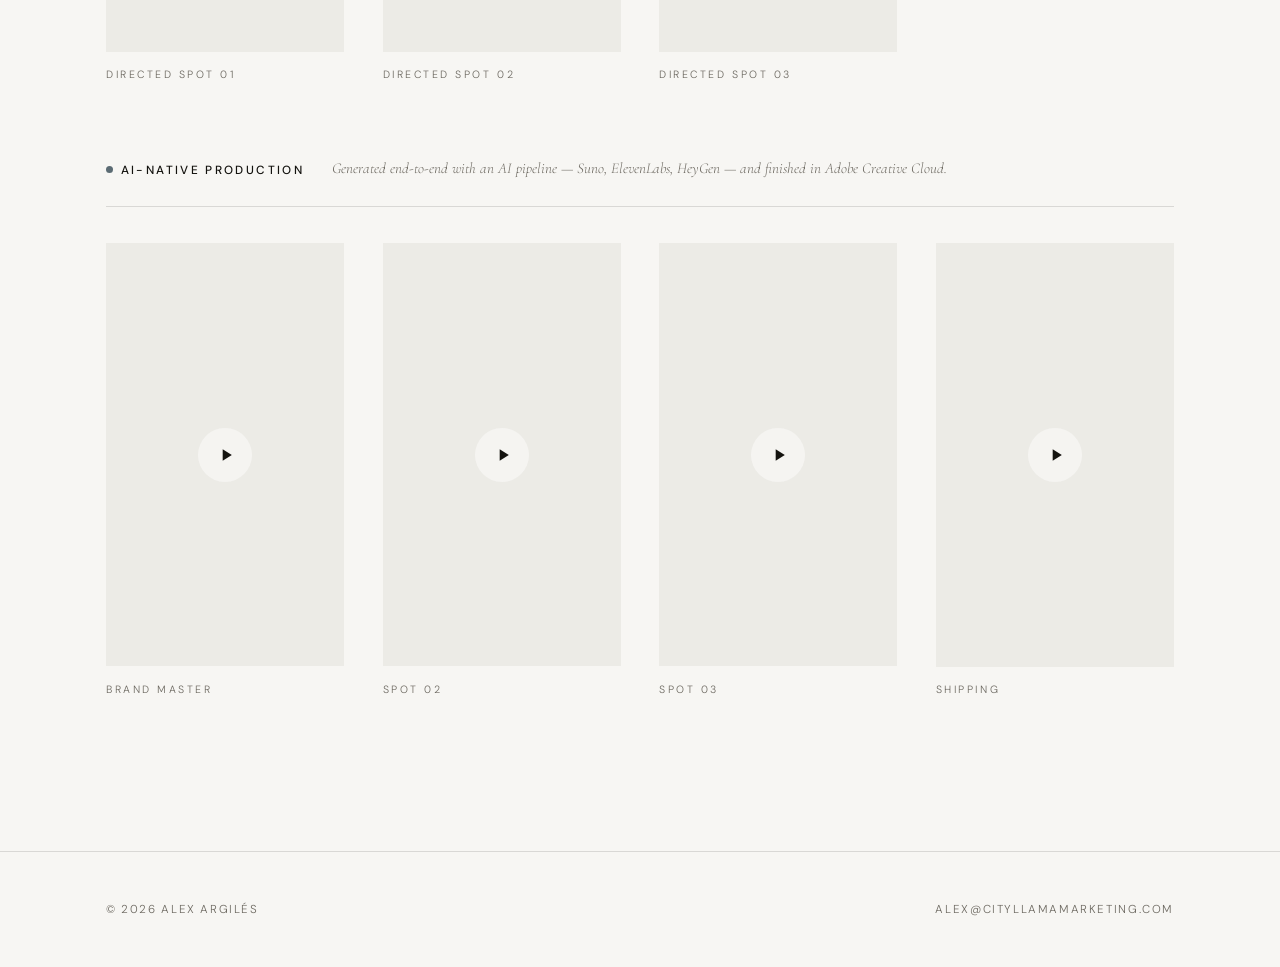
==== commit 9464c839: "Move Spot 04 from AI-Native to Directed Content comprematket_spot_04.mp4 shows real footage, not an " ====
--- a/branded.html
+++ b/branded.html
@@ -132,6 +132,22 @@
               <p class="vid__label">Directed Spot 02</p>
             </li>
 
+            <li class="vid">
+              <div class="vid__frame">
+                <video
+                  class="vid__media"
+                  src="https://alexargiles-videos-portfolio.b-cdn.net/BRANDED_COMPREMARKET/comprematket_spot_04.mp4"
+                  muted loop playsinline preload="metadata" data-poster-time="3.6"
+                ></video>
+                <button class="vid__play" type="button" aria-label="Play Directed Spot 03">
+                  <svg width="20" height="20" viewBox="0 0 24 24" fill="currentColor" aria-hidden="true">
+                    <path d="M8 5v14l11-7z"/>
+                  </svg>
+                </button>
+              </div>
+              <p class="vid__label">Directed Spot 03</p>
+            </li>
+
           </ul>
         </div>
 
@@ -199,22 +215,6 @@
               <div class="vid__frame">
                 <video
                   class="vid__media"
-                  src="https://alexargiles-videos-portfolio.b-cdn.net/BRANDED_COMPREMARKET/comprematket_spot_04.mp4"
-                  muted loop playsinline preload="metadata" data-poster-time="3.6"
-                ></video>
-                <button class="vid__play" type="button" aria-label="Play Spot 04">
-                  <svg width="20" height="20" viewBox="0 0 24 24" fill="currentColor" aria-hidden="true">
-                    <path d="M8 5v14l11-7z"/>
-                  </svg>
-                </button>
-              </div>
-              <p class="vid__label">Spot 04</p>
-            </li>
-
-            <li class="vid">
-              <div class="vid__frame">
-                <video
-                  class="vid__media"
                   src="https://alexargiles-videos-portfolio.b-cdn.net/BRANDED_COMPREMARKET/comprematket_shipping_01.mp4"
                   muted loop playsinline preload="metadata"
                 ></video>
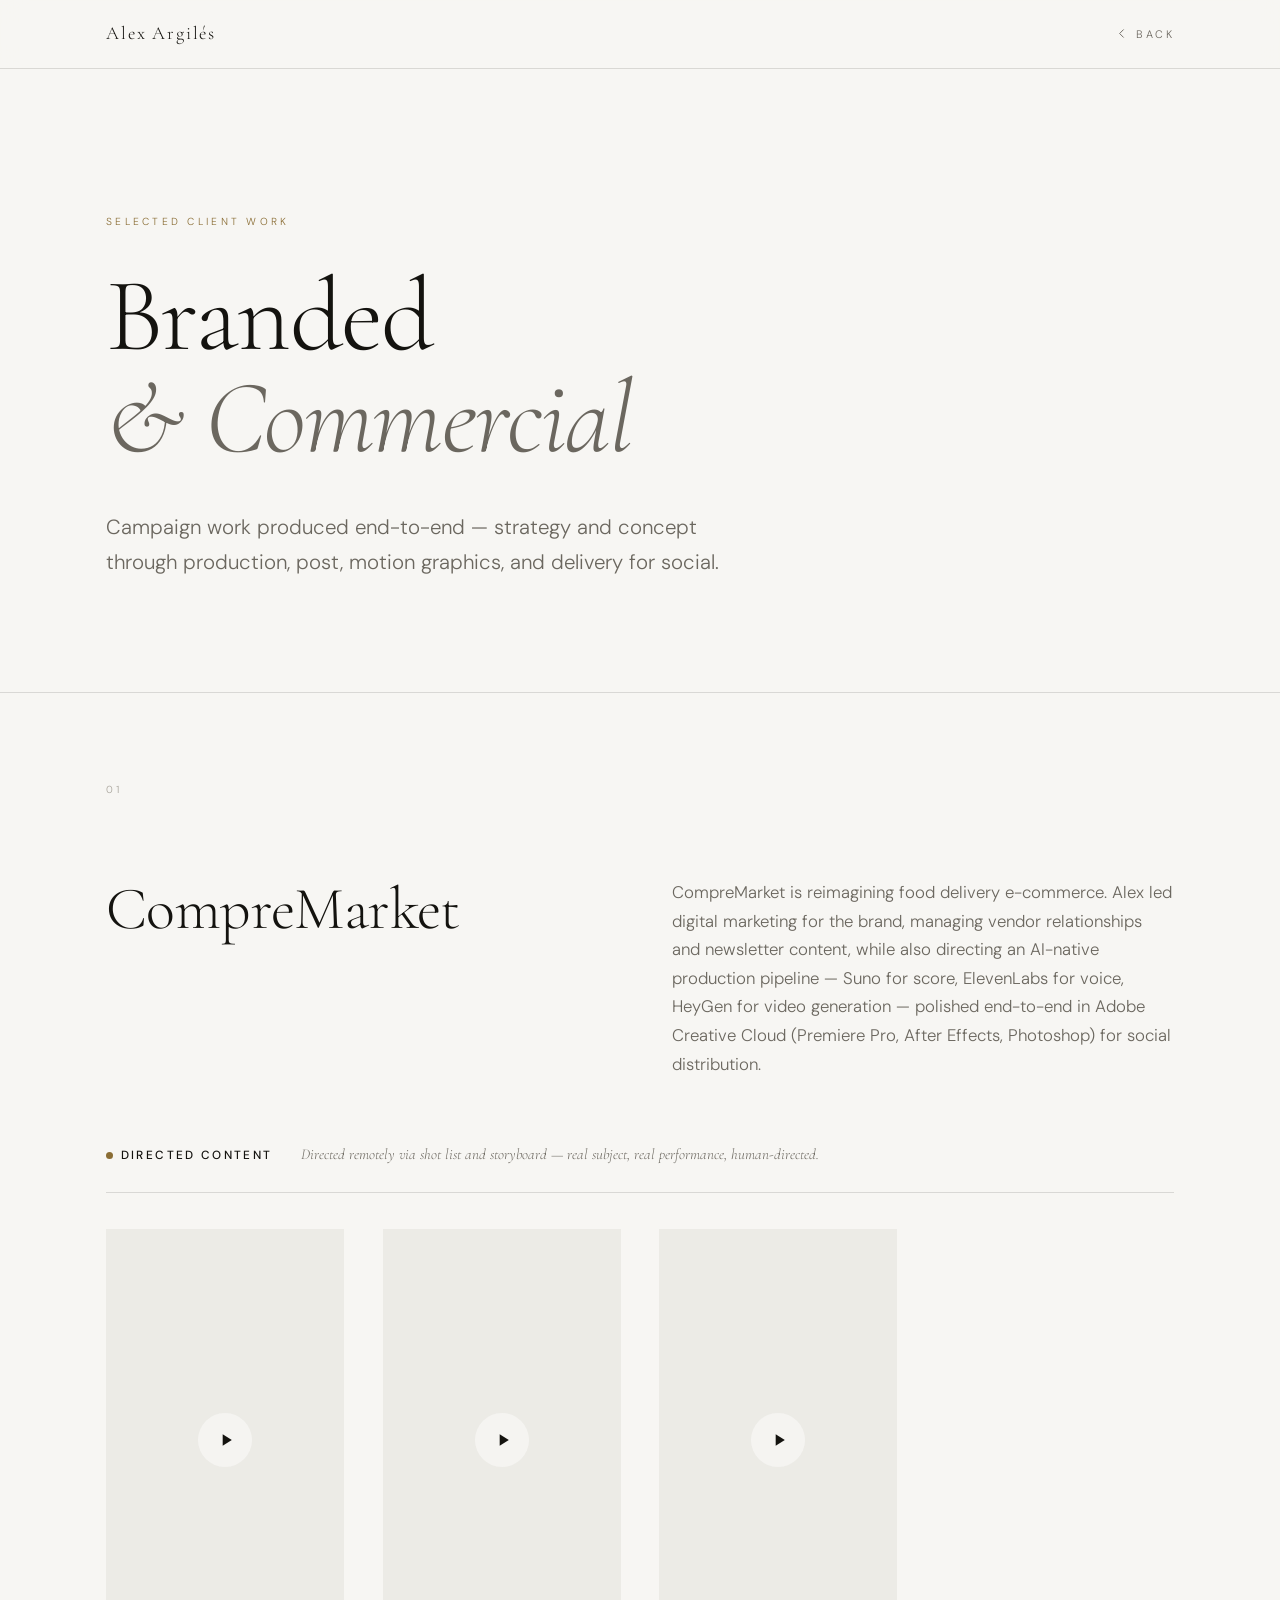
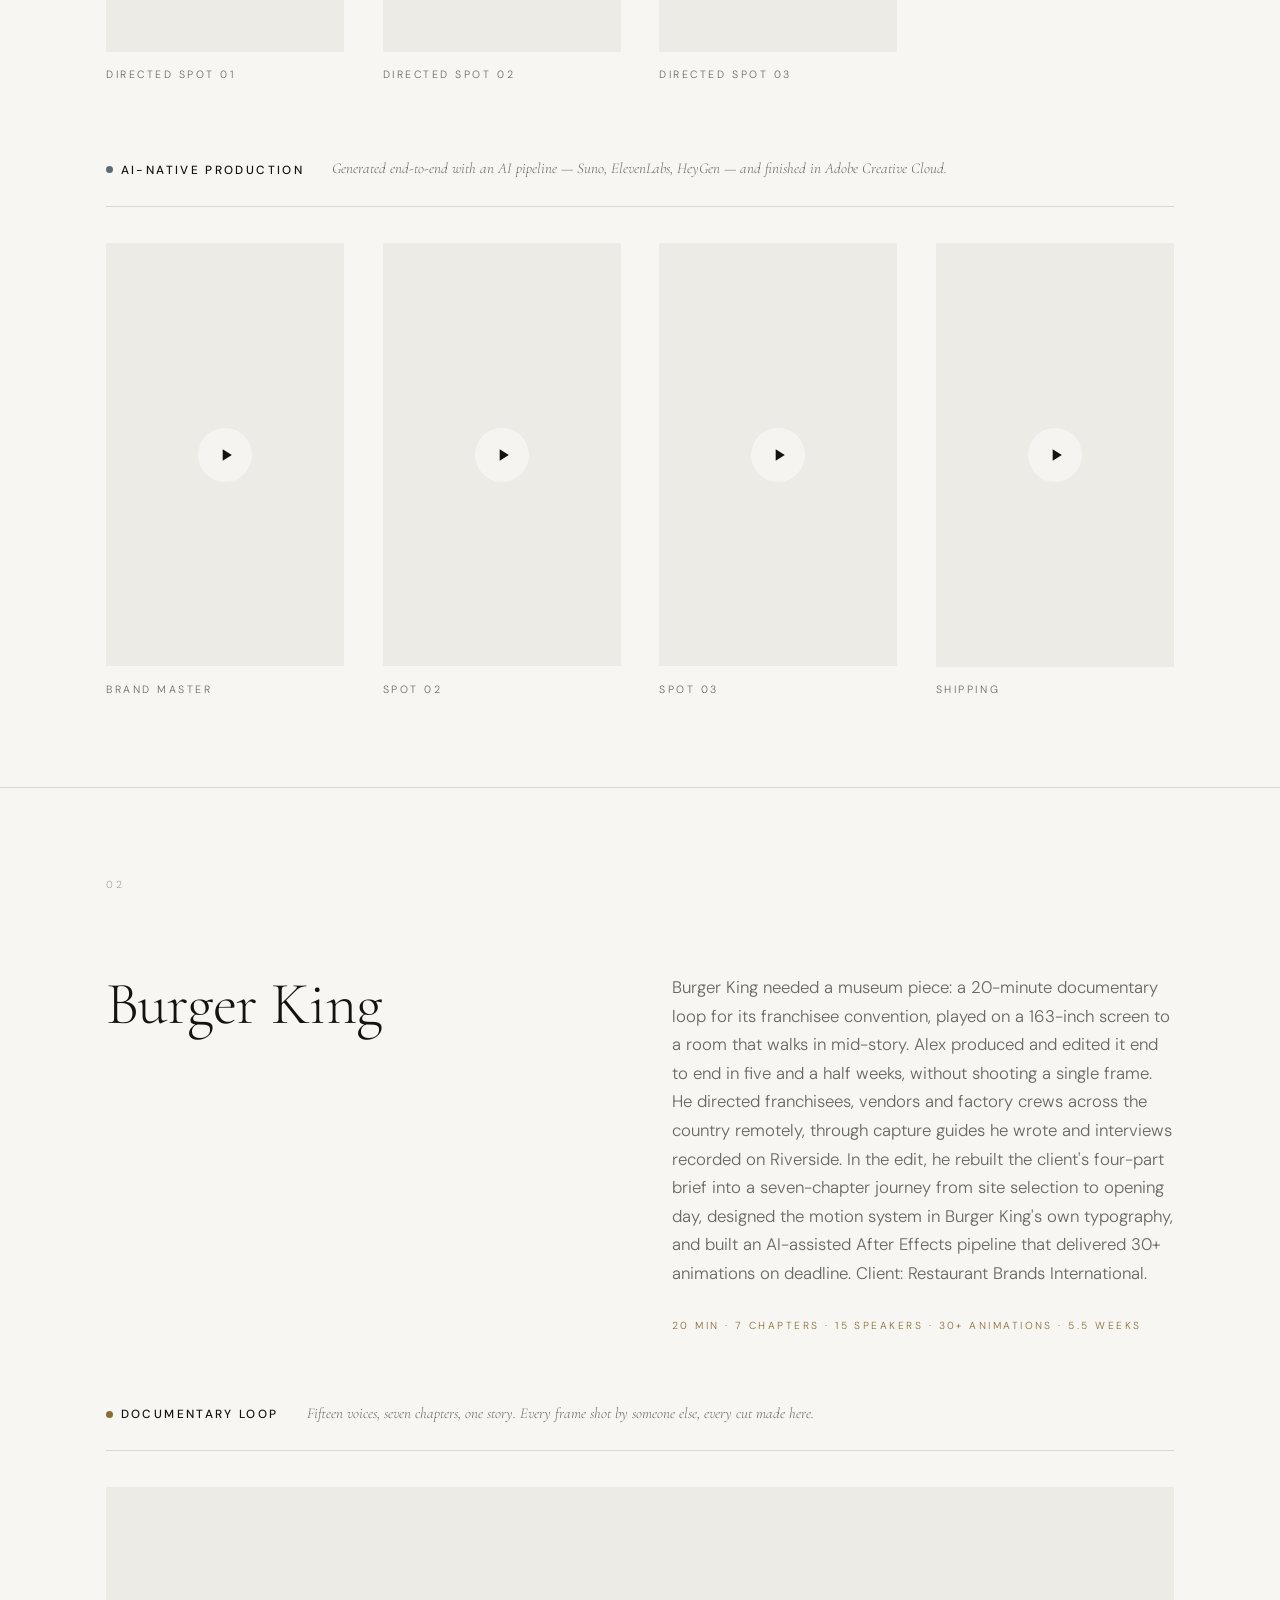
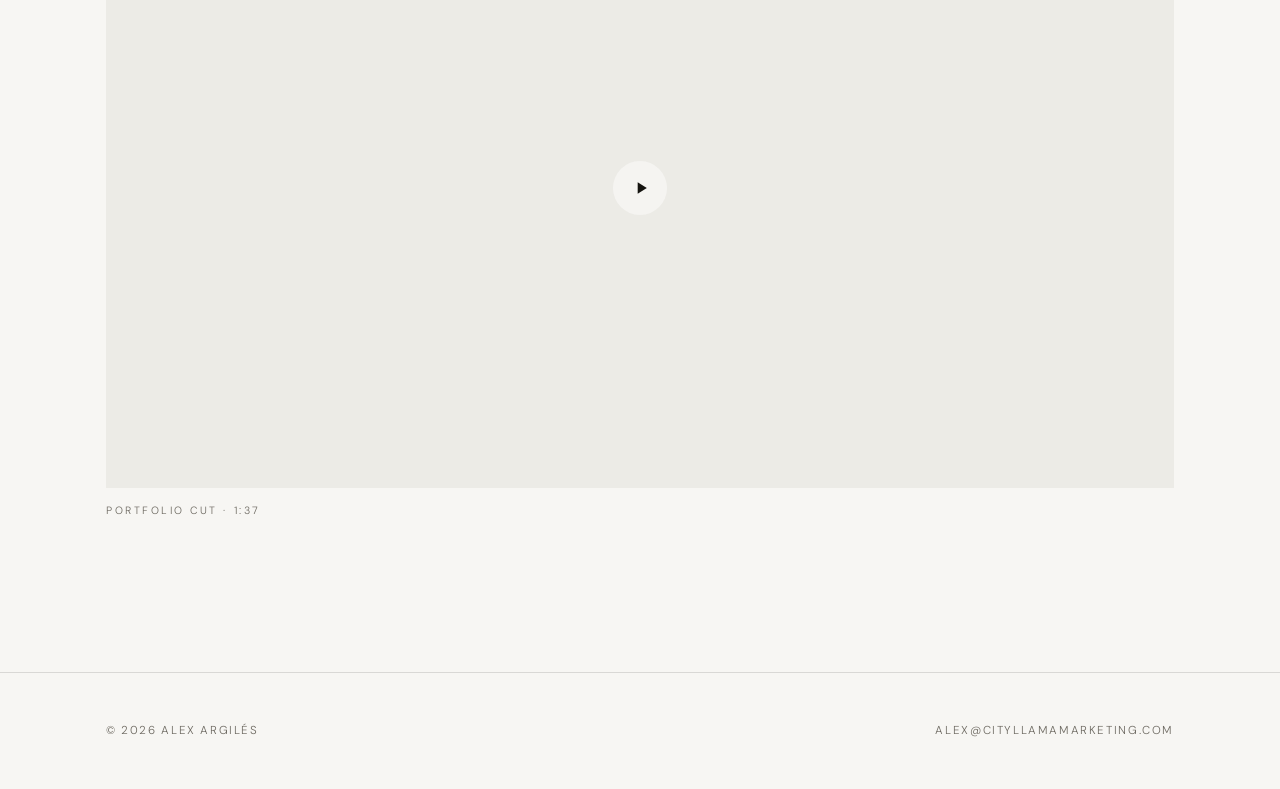
==== commit 58af520f: "Add Burger King documentary loop to /branded New client block 02 under CompreMarket, following the s" ====
--- a/branded.html
+++ b/branded.html
@@ -232,6 +232,68 @@
       </div>
     </section>
 
+    <!-- ---------- Burger King ---------- -->
+    <section class="client" id="client-burger-king">
+      <div class="bcontainer">
+
+        <header class="client__head">
+          <p class="client__index">02</p>
+          <h2 class="client__name">Burger King</h2>
+          <div class="client__body">
+            <p class="client__desc">
+              Burger King needed a museum piece: a 20-minute documentary loop
+              for its franchisee convention, played on a 163-inch screen to a
+              room that walks in mid-story. Alex produced and edited it end to
+              end in five and a half weeks, without shooting a single frame. He
+              directed franchisees, vendors and factory crews across the
+              country remotely, through capture guides he wrote and interviews
+              recorded on Riverside. In the edit, he rebuilt the client's
+              four-part brief into a seven-chapter journey from site selection
+              to opening day, designed the motion system in Burger King's own
+              typography, and built an AI-assisted After Effects pipeline that
+              delivered 30+ animations on deadline. Client: Restaurant Brands
+              International.
+            </p>
+            <p class="client__stats">
+              <span>20 MIN</span> · <span>7 CHAPTERS</span> · <span>15 SPEAKERS</span> ·
+              <span>30+ ANIMATIONS</span> · <span>5.5 WEEKS</span>
+            </p>
+          </div>
+        </header>
+
+        <div class="client__group client__group--directed">
+          <div class="client__group-head">
+            <h3 class="client__group-label">Documentary Loop</h3>
+            <p class="client__group-caption">
+              Fifteen voices, seven chapters, one story. Every frame shot by
+              someone else, every cut made here.
+            </p>
+          </div>
+
+          <!-- One landscape cut at full content width, not a vertical grid -->
+          <ul class="client__grid client__grid--single" role="list">
+
+            <li class="vid vid--wide">
+              <div class="vid__frame">
+                <video
+                  class="vid__media"
+                  src="https://alexargiles-videos-portfolio.b-cdn.net/PORTFOLIO_CUT_RBI_1080p.mp4"
+                  muted loop playsinline preload="metadata" data-poster-time="10"
+                ></video>
+                <button class="vid__play" type="button" aria-label="Play Burger King portfolio cut">
+                  <svg width="20" height="20" viewBox="0 0 24 24" fill="currentColor" aria-hidden="true">
+                    <path d="M8 5v14l11-7z"/>
+                  </svg>
+                </button>
+              </div>
+              <p class="vid__label">Portfolio Cut · 1:37</p>
+            </li>
+
+          </ul>
+        </div>
+      </div>
+    </section>
+
   </main>
 
   <footer class="bfooter">
--- a/css/branded.css
+++ b/css/branded.css
@@ -175,6 +175,19 @@
   max-width: 56ch;
 }
 
+/* Key figures under a client description, e.g. "20 MIN · 7 CHAPTERS".
+   Each figure is a nowrap span so lines only break between figures. */
+.client__stats {
+  margin-top: clamp(1.25rem, 3vw, 1.75rem);
+  font-size: 0.64rem;
+  letter-spacing: 0.24em;
+  line-height: 2.1;
+  text-transform: uppercase;
+  color: var(--b-accent);
+}
+
+.client__stats span { white-space: nowrap; }
+
 /* ------------------------------------------------------------
    CLIENT GROUP — splits a client's clips by production method
    (e.g. human-directed vs. AI-generated) so the two never blend
@@ -253,6 +266,11 @@
    CompreMarket — every clip there is vertical, and spanning a
    portrait video across the grid makes it absurdly tall. */
 .vid--lead { grid-column: span 2; }
+
+/* A single landscape cut at full content width (e.g. Burger King).
+   Two classes so it beats the two-column phone rule further down. */
+.client__grid.client__grid--single { grid-template-columns: 1fr; }
+.vid--wide .vid__frame { aspect-ratio: 16 / 9; }
 
 .vid__frame {
   position: relative;
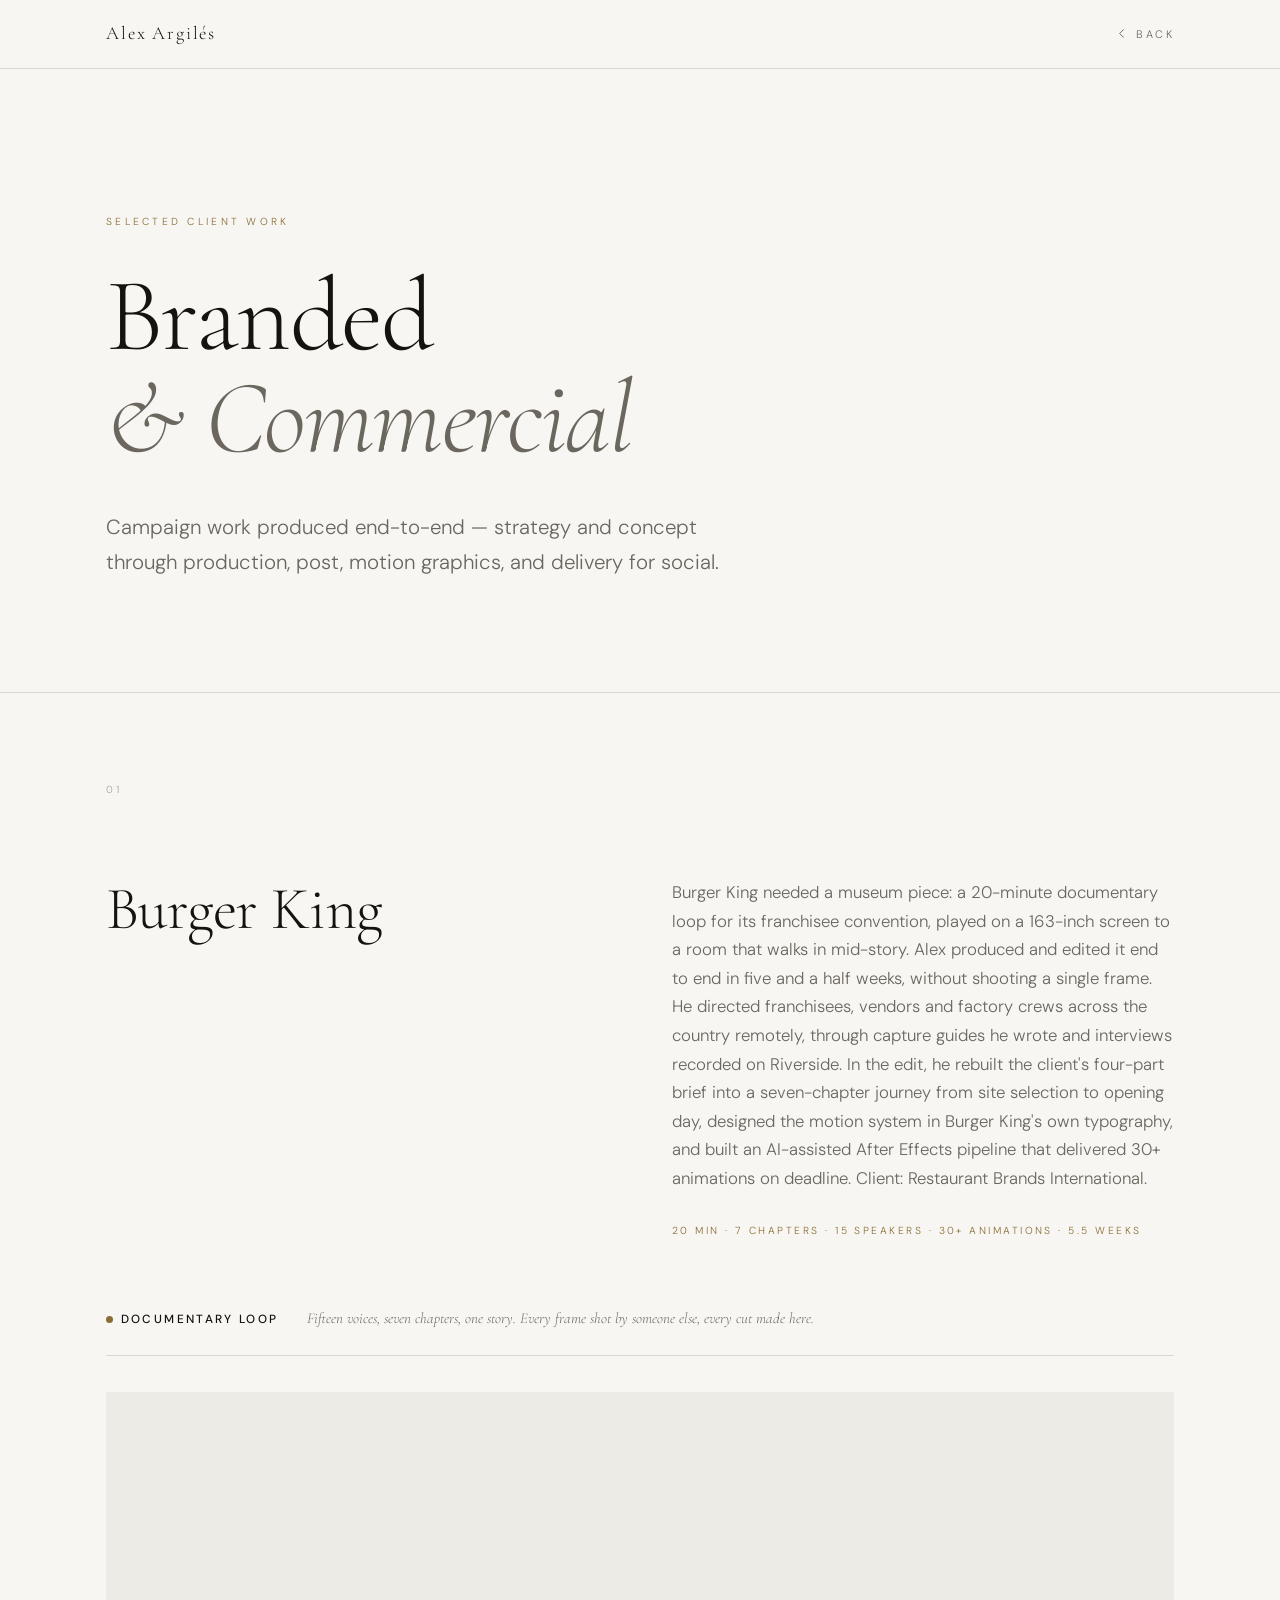
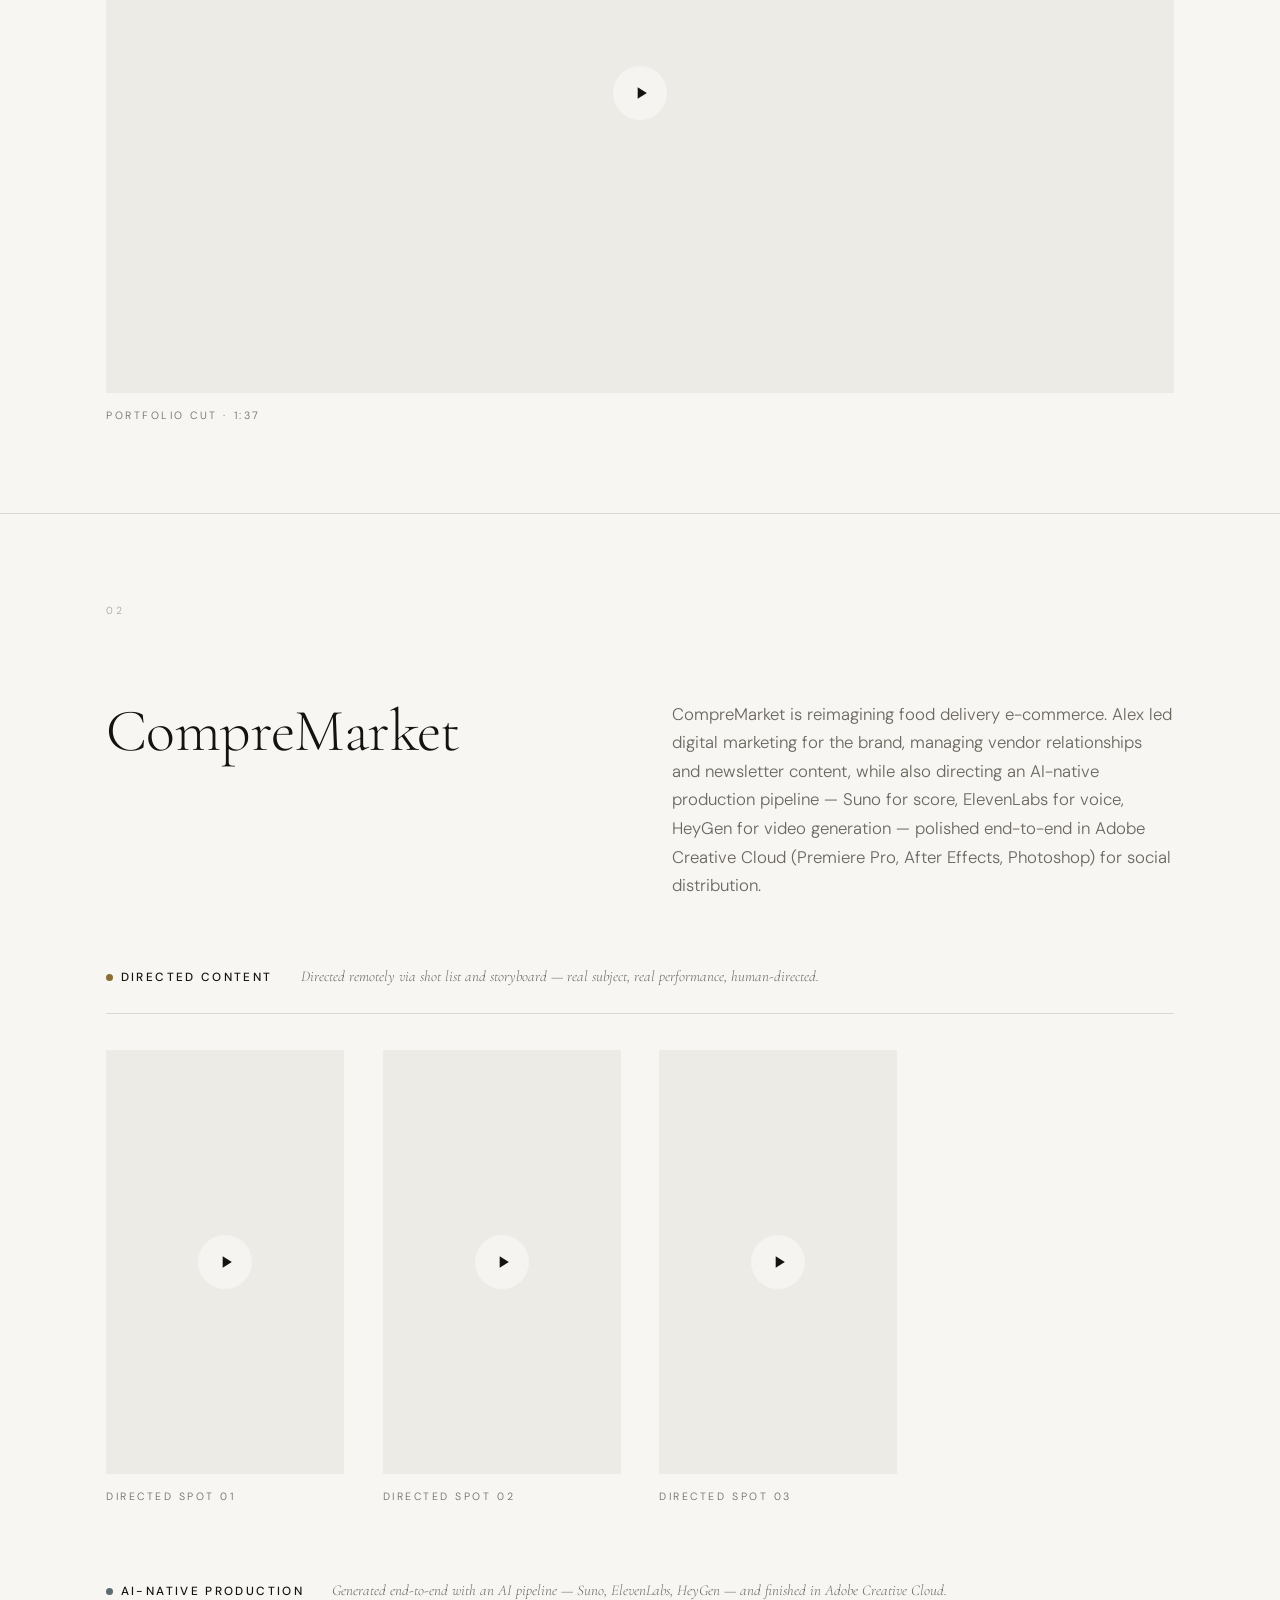
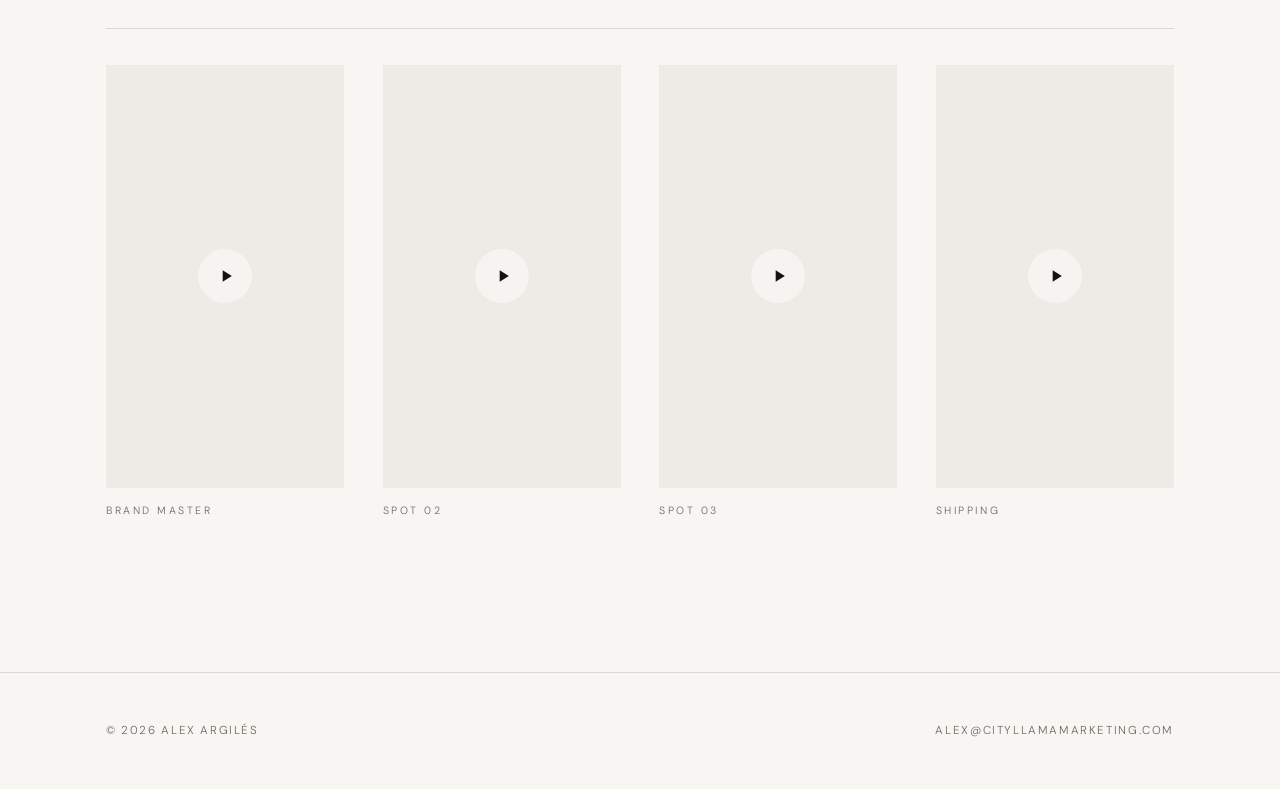
==== commit fd252c3d: "Order /branded newest first: Burger King above CompreMarket Blocks moved verbatim; only the 01/02 in" ====
--- a/branded.html
+++ b/branded.html
@@ -60,6 +60,9 @@
          Nothing else needs to be touched — the layout, video
          behaviour, and reveal animation all bind by class.
 
+         Order clients newest work first, and renumber the
+         .client__index badges (01, 02, ...) to match.
+
          Give the first video in a block class "vid vid--lead" to
          run it full width; every other item sits in the grid.
 
@@ -70,174 +73,12 @@
          one grid.
     ============================================================ -->
 
-    <!-- ---------- CompreMarket ---------- -->
-    <section class="client" id="client-compremarket">
-      <div class="bcontainer">
-
-        <header class="client__head">
-          <p class="client__index">01</p>
-          <h2 class="client__name">CompreMarket</h2>
-          <p class="client__desc">
-            CompreMarket is reimagining food delivery e-commerce. Alex led
-            digital marketing for the brand, managing vendor relationships
-            and newsletter content, while also directing an AI-native
-            production pipeline — Suno for score, ElevenLabs for voice,
-            HeyGen for video generation — polished end-to-end in Adobe
-            Creative Cloud (Premiere Pro, After Effects, Photoshop) for
-            social distribution.
-          </p>
-        </header>
-
-        <!-- ---------- Group: Directed Content ---------- -->
-        <div class="client__group client__group--directed">
-          <div class="client__group-head">
-            <h3 class="client__group-label">Directed Content</h3>
-            <p class="client__group-caption">
-              Directed remotely via shot list and storyboard — real subject,
-              real performance, human-directed.
-            </p>
-          </div>
-
-          <ul class="client__grid" role="list">
-
-            <li class="vid">
-              <div class="vid__frame">
-                <video
-                  class="vid__media"
-                  src="https://alexargiles-videos-portfolio.b-cdn.net/BRANDED_COMPREMARKET/CC_CM_SPOT_01.mp4"
-                  muted loop playsinline preload="metadata" data-poster-time="4.5"
-                ></video>
-                <button class="vid__play" type="button" aria-label="Play Directed Spot 01">
-                  <svg width="20" height="20" viewBox="0 0 24 24" fill="currentColor" aria-hidden="true">
-                    <path d="M8 5v14l11-7z"/>
-                  </svg>
-                </button>
-              </div>
-              <p class="vid__label">Directed Spot 01</p>
-            </li>
-
-            <li class="vid">
-              <div class="vid__frame">
-                <video
-                  class="vid__media"
-                  src="https://alexargiles-videos-portfolio.b-cdn.net/BRANDED_COMPREMARKET/CC_CM_SPOT_02.mp4"
-                  muted loop playsinline preload="metadata" data-poster-time="4"
-                ></video>
-                <button class="vid__play" type="button" aria-label="Play Directed Spot 02">
-                  <svg width="20" height="20" viewBox="0 0 24 24" fill="currentColor" aria-hidden="true">
-                    <path d="M8 5v14l11-7z"/>
-                  </svg>
-                </button>
-              </div>
-              <p class="vid__label">Directed Spot 02</p>
-            </li>
-
-            <li class="vid">
-              <div class="vid__frame">
-                <video
-                  class="vid__media"
-                  src="https://alexargiles-videos-portfolio.b-cdn.net/BRANDED_COMPREMARKET/comprematket_spot_04.mp4"
-                  muted loop playsinline preload="metadata" data-poster-time="3.6"
-                ></video>
-                <button class="vid__play" type="button" aria-label="Play Directed Spot 03">
-                  <svg width="20" height="20" viewBox="0 0 24 24" fill="currentColor" aria-hidden="true">
-                    <path d="M8 5v14l11-7z"/>
-                  </svg>
-                </button>
-              </div>
-              <p class="vid__label">Directed Spot 03</p>
-            </li>
-
-          </ul>
-        </div>
-
-        <!-- ---------- Group: AI-Native Production ---------- -->
-        <div class="client__group client__group--ai">
-          <div class="client__group-head">
-            <h3 class="client__group-label">AI-Native Production</h3>
-            <p class="client__group-caption">
-              Generated end-to-end with an AI pipeline — Suno, ElevenLabs,
-              HeyGen — and finished in Adobe Creative Cloud.
-            </p>
-          </div>
-
-          <ul class="client__grid" role="list">
-
-            <li class="vid">
-              <div class="vid__frame">
-                <video
-                  class="vid__media"
-                  src="https://alexargiles-videos-portfolio.b-cdn.net/BRANDED_COMPREMARKET/comprematket_master_05.mp4"
-                  muted loop playsinline preload="metadata" data-poster-time="2"
-                ></video>
-                <button class="vid__play" type="button" aria-label="Play Brand Master">
-                  <svg width="20" height="20" viewBox="0 0 24 24" fill="currentColor" aria-hidden="true">
-                    <path d="M8 5v14l11-7z"/>
-                  </svg>
-                </button>
-              </div>
-              <p class="vid__label">Brand Master</p>
-            </li>
-
-            <li class="vid">
-              <div class="vid__frame">
-                <video
-                  class="vid__media"
-                  src="https://alexargiles-videos-portfolio.b-cdn.net/BRANDED_COMPREMARKET/comprematket_spot_02.mp4"
-                  muted loop playsinline preload="metadata"
-                ></video>
-                <button class="vid__play" type="button" aria-label="Play Spot 02">
-                  <svg width="20" height="20" viewBox="0 0 24 24" fill="currentColor" aria-hidden="true">
-                    <path d="M8 5v14l11-7z"/>
-                  </svg>
-                </button>
-              </div>
-              <p class="vid__label">Spot 02</p>
-            </li>
-
-            <li class="vid">
-              <div class="vid__frame">
-                <video
-                  class="vid__media"
-                  src="https://alexargiles-videos-portfolio.b-cdn.net/BRANDED_COMPREMARKET/comprematket_spot_03.mp4"
-                  muted loop playsinline preload="metadata" data-poster-time="4.5"
-                ></video>
-                <button class="vid__play" type="button" aria-label="Play Spot 03">
-                  <svg width="20" height="20" viewBox="0 0 24 24" fill="currentColor" aria-hidden="true">
-                    <path d="M8 5v14l11-7z"/>
-                  </svg>
-                </button>
-              </div>
-              <p class="vid__label">Spot 03</p>
-            </li>
-
-            <li class="vid">
-              <div class="vid__frame">
-                <video
-                  class="vid__media"
-                  src="https://alexargiles-videos-portfolio.b-cdn.net/BRANDED_COMPREMARKET/comprematket_shipping_01.mp4"
-                  muted loop playsinline preload="metadata"
-                ></video>
-                <button class="vid__play" type="button" aria-label="Play Shipping">
-                  <svg width="20" height="20" viewBox="0 0 24 24" fill="currentColor" aria-hidden="true">
-                    <path d="M8 5v14l11-7z"/>
-                  </svg>
-                </button>
-              </div>
-              <p class="vid__label">Shipping</p>
-            </li>
-
-          </ul>
-        </div>
-      </div>
-    </section>
-
     <!-- ---------- Burger King ---------- -->
     <section class="client" id="client-burger-king">
       <div class="bcontainer">
 
         <header class="client__head">
-          <p class="client__index">02</p>
+          <p class="client__index">01</p>
           <h2 class="client__name">Burger King</h2>
           <div class="client__body">
             <p class="client__desc">
@@ -277,7 +118,7 @@
               <div class="vid__frame">
                 <video
                   class="vid__media"
-                  src="https://alexargiles-videos-portfolio.b-cdn.net/PORTFOLIO_CUT_RBI_1080p.mp4"
+                  src="https://alexargiles-videos-portfolio.b-cdn.net/RBI_PORTFOLIO_1080p_V2.mp4"
                   muted loop playsinline preload="metadata" data-poster-time="10"
                 ></video>
                 <button class="vid__play" type="button" aria-label="Play Burger King portfolio cut">
@@ -287,6 +128,168 @@
                 </button>
               </div>
               <p class="vid__label">Portfolio Cut · 1:37</p>
+            </li>
+
+          </ul>
+        </div>
+      </div>
+    </section>
+
+    <!-- ---------- CompreMarket ---------- -->
+    <section class="client" id="client-compremarket">
+      <div class="bcontainer">
+
+        <header class="client__head">
+          <p class="client__index">02</p>
+          <h2 class="client__name">CompreMarket</h2>
+          <p class="client__desc">
+            CompreMarket is reimagining food delivery e-commerce. Alex led
+            digital marketing for the brand, managing vendor relationships
+            and newsletter content, while also directing an AI-native
+            production pipeline — Suno for score, ElevenLabs for voice,
+            HeyGen for video generation — polished end-to-end in Adobe
+            Creative Cloud (Premiere Pro, After Effects, Photoshop) for
+            social distribution.
+          </p>
+        </header>
+
+        <!-- ---------- Group: Directed Content ---------- -->
+        <div class="client__group client__group--directed">
+          <div class="client__group-head">
+            <h3 class="client__group-label">Directed Content</h3>
+            <p class="client__group-caption">
+              Directed remotely via shot list and storyboard — real subject,
+              real performance, human-directed.
+            </p>
+          </div>
+
+          <ul class="client__grid" role="list">
+
+            <li class="vid">
+              <div class="vid__frame">
+                <video
+                  class="vid__media"
+                  src="https://alexargiles-videos-portfolio.b-cdn.net/BRANDED_COMPREMARKET/CC_CM_SPOT_01.mp4"
+                  muted loop playsinline preload="metadata" data-poster-time="4.5"
+                ></video>
+                <button class="vid__play" type="button" aria-label="Play Directed Spot 01">
+                  <svg width="20" height="20" viewBox="0 0 24 24" fill="currentColor" aria-hidden="true">
+                    <path d="M8 5v14l11-7z"/>
+                  </svg>
+                </button>
+              </div>
+              <p class="vid__label">Directed Spot 01</p>
+            </li>
+
+            <li class="vid">
+              <div class="vid__frame">
+                <video
+                  class="vid__media"
+                  src="https://alexargiles-videos-portfolio.b-cdn.net/BRANDED_COMPREMARKET/CC_CM_SPOT_02.mp4"
+                  muted loop playsinline preload="metadata" data-poster-time="4"
+                ></video>
+                <button class="vid__play" type="button" aria-label="Play Directed Spot 02">
+                  <svg width="20" height="20" viewBox="0 0 24 24" fill="currentColor" aria-hidden="true">
+                    <path d="M8 5v14l11-7z"/>
+                  </svg>
+                </button>
+              </div>
+              <p class="vid__label">Directed Spot 02</p>
+            </li>
+
+            <li class="vid">
+              <div class="vid__frame">
+                <video
+                  class="vid__media"
+                  src="https://alexargiles-videos-portfolio.b-cdn.net/BRANDED_COMPREMARKET/comprematket_spot_04.mp4"
+                  muted loop playsinline preload="metadata" data-poster-time="3.6"
+                ></video>
+                <button class="vid__play" type="button" aria-label="Play Directed Spot 03">
+                  <svg width="20" height="20" viewBox="0 0 24 24" fill="currentColor" aria-hidden="true">
+                    <path d="M8 5v14l11-7z"/>
+                  </svg>
+                </button>
+              </div>
+              <p class="vid__label">Directed Spot 03</p>
+            </li>
+
+          </ul>
+        </div>
+
+        <!-- ---------- Group: AI-Native Production ---------- -->
+        <div class="client__group client__group--ai">
+          <div class="client__group-head">
+            <h3 class="client__group-label">AI-Native Production</h3>
+            <p class="client__group-caption">
+              Generated end-to-end with an AI pipeline — Suno, ElevenLabs,
+              HeyGen — and finished in Adobe Creative Cloud.
+            </p>
+          </div>
+
+          <ul class="client__grid" role="list">
+
+            <li class="vid">
+              <div class="vid__frame">
+                <video
+                  class="vid__media"
+                  src="https://alexargiles-videos-portfolio.b-cdn.net/BRANDED_COMPREMARKET/comprematket_master_05.mp4"
+                  muted loop playsinline preload="metadata" data-poster-time="2"
+                ></video>
+                <button class="vid__play" type="button" aria-label="Play Brand Master">
+                  <svg width="20" height="20" viewBox="0 0 24 24" fill="currentColor" aria-hidden="true">
+                    <path d="M8 5v14l11-7z"/>
+                  </svg>
+                </button>
+              </div>
+              <p class="vid__label">Brand Master</p>
+            </li>
+
+            <li class="vid">
+              <div class="vid__frame">
+                <video
+                  class="vid__media"
+                  src="https://alexargiles-videos-portfolio.b-cdn.net/BRANDED_COMPREMARKET/comprematket_spot_02.mp4"
+                  muted loop playsinline preload="metadata"
+                ></video>
+                <button class="vid__play" type="button" aria-label="Play Spot 02">
+                  <svg width="20" height="20" viewBox="0 0 24 24" fill="currentColor" aria-hidden="true">
+                    <path d="M8 5v14l11-7z"/>
+                  </svg>
+                </button>
+              </div>
+              <p class="vid__label">Spot 02</p>
+            </li>
+
+            <li class="vid">
+              <div class="vid__frame">
+                <video
+                  class="vid__media"
+                  src="https://alexargiles-videos-portfolio.b-cdn.net/BRANDED_COMPREMARKET/comprematket_spot_03.mp4"
+                  muted loop playsinline preload="metadata" data-poster-time="4.5"
+                ></video>
+                <button class="vid__play" type="button" aria-label="Play Spot 03">
+                  <svg width="20" height="20" viewBox="0 0 24 24" fill="currentColor" aria-hidden="true">
+                    <path d="M8 5v14l11-7z"/>
+                  </svg>
+                </button>
+              </div>
+              <p class="vid__label">Spot 03</p>
+            </li>
+
+            <li class="vid">
+              <div class="vid__frame">
+                <video
+                  class="vid__media"
+                  src="https://alexargiles-videos-portfolio.b-cdn.net/BRANDED_COMPREMARKET/comprematket_shipping_01.mp4"
+                  muted loop playsinline preload="metadata"
+                ></video>
+                <button class="vid__play" type="button" aria-label="Play Shipping">
+                  <svg width="20" height="20" viewBox="0 0 24 24" fill="currentColor" aria-hidden="true">
+                    <path d="M8 5v14l11-7z"/>
+                  </svg>
+                </button>
+              </div>
+              <p class="vid__label">Shipping</p>
             </li>
 
           </ul>
